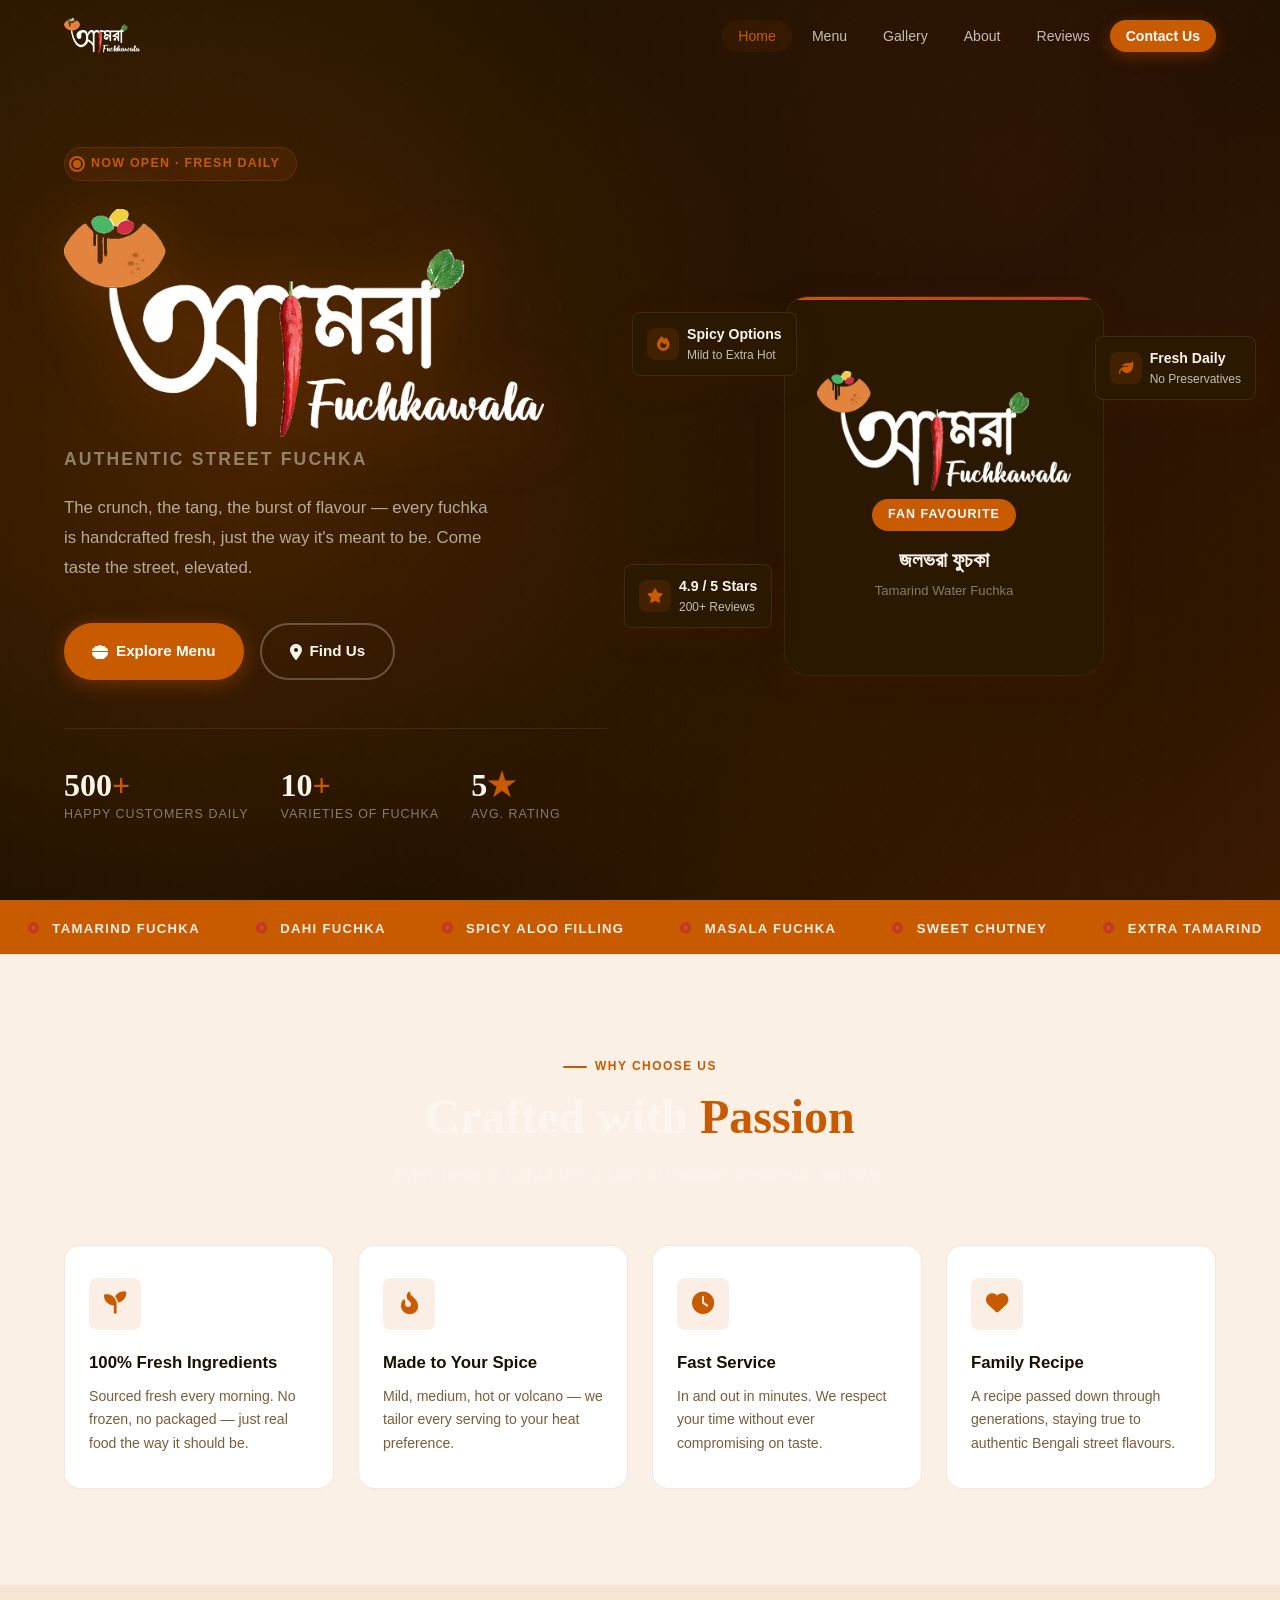
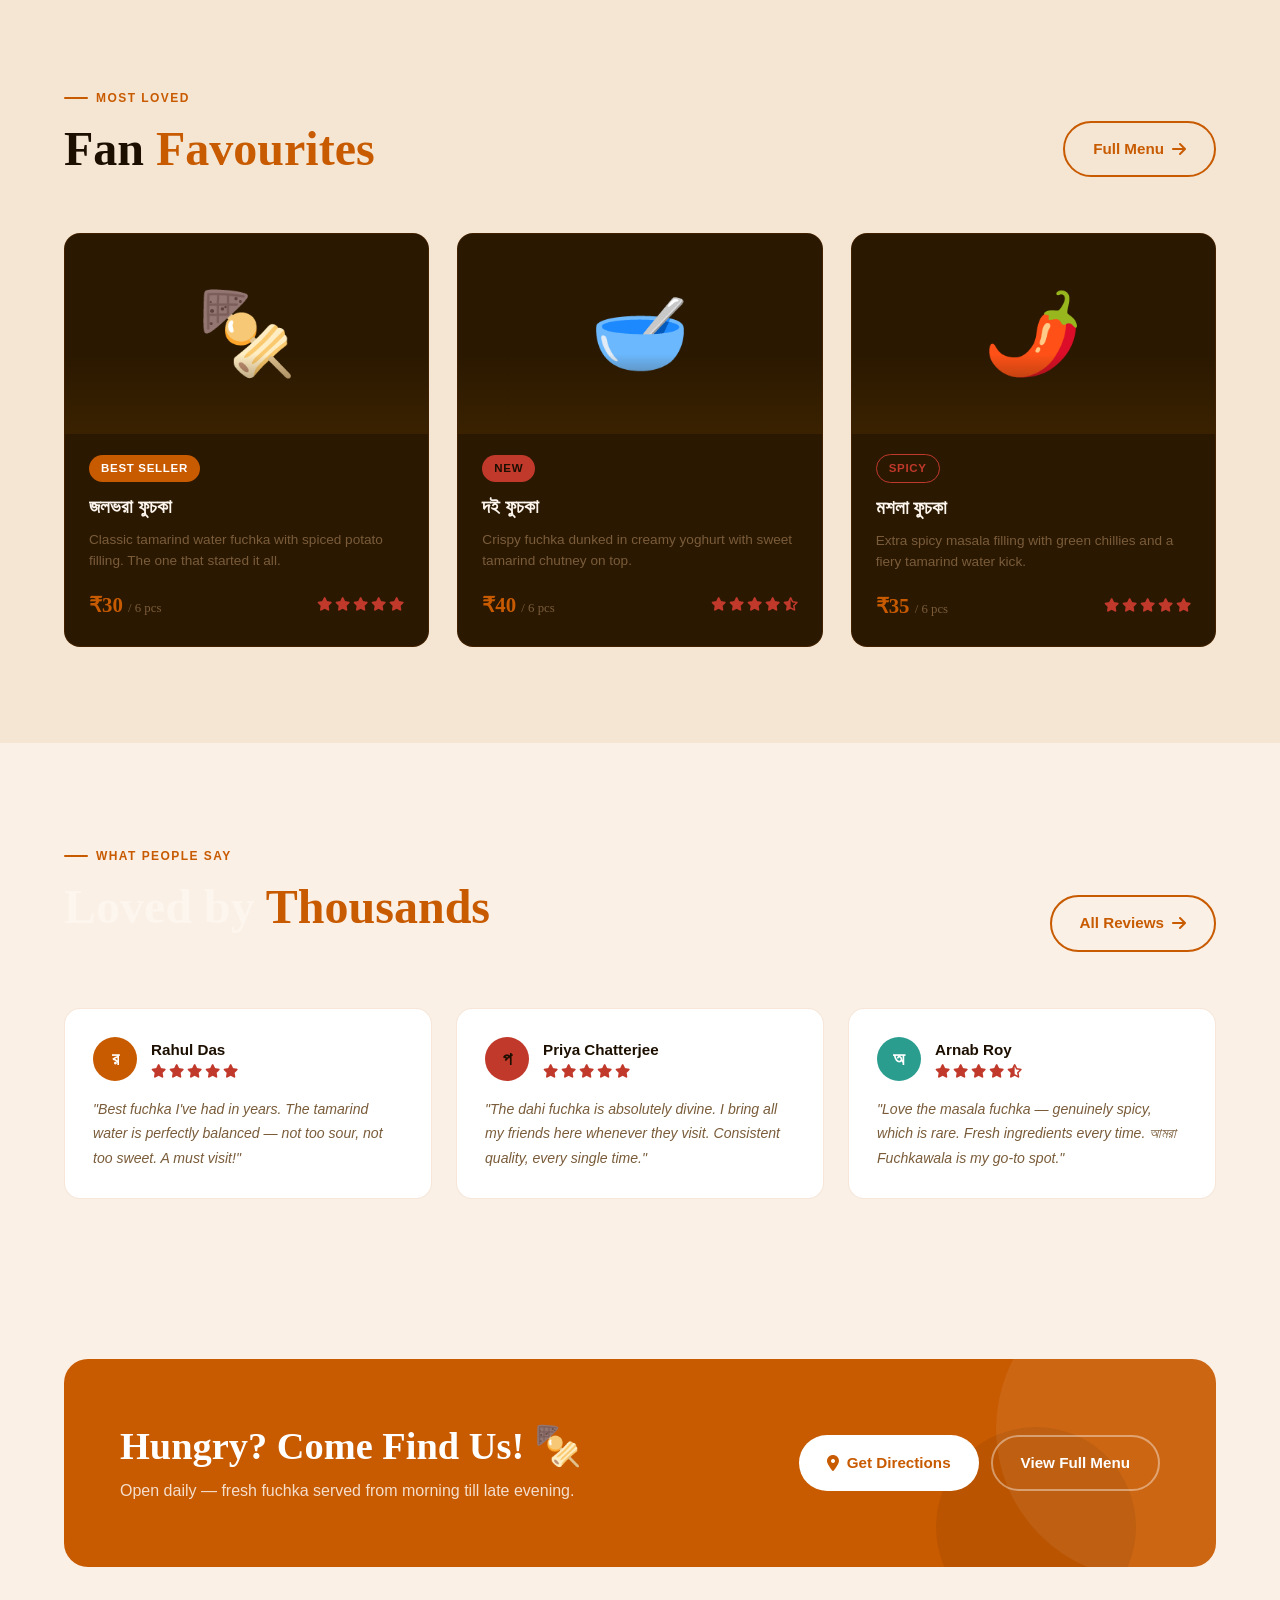
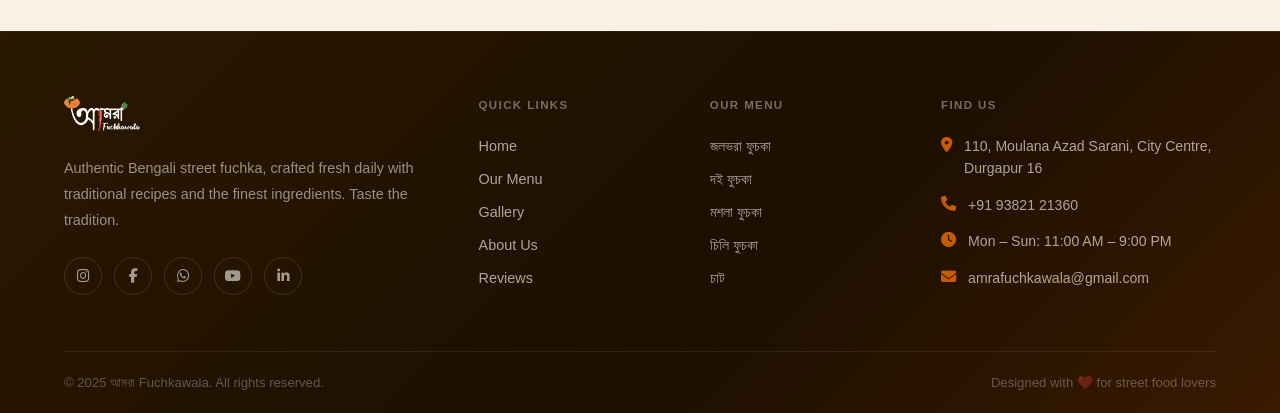
==== amra-fuchkawala/index.html @ 13f36945 "Add files via upload" ====
<!DOCTYPE html>
<html lang="en">
<head>
  <meta charset="UTF-8" />
  <meta name="viewport" content="width=device-width, initial-scale=1.0" />
  <meta name="description" content="আমরা Fuchkawala — Authentic street-style fuchka in the heart of the city. Fresh, bold, unforgettable." />
  <meta http-equiv="X-Content-Type-Options" content="nosniff" />
  <meta http-equiv="X-Frame-Options" content="SAMEORIGIN" />
  <meta name="referrer" content="strict-origin-when-cross-origin" />
  <meta http-equiv="Content-Security-Policy" content="default-src 'self'; style-src 'self' 'unsafe-inline' https://fonts.googleapis.com https://cdnjs.cloudflare.com; font-src https://fonts.gstatic.com https://cdnjs.cloudflare.com; script-src 'self' 'unsafe-inline'; img-src 'self' data: https:;" />
  <title>আমরা Fuchkawala — Home</title>
  <link rel="stylesheet" href="assets/css/style.css" />
  <link rel="stylesheet" href="https://cdnjs.cloudflare.com/ajax/libs/font-awesome/6.5.0/css/all.min.css" />
  <style>
    /* ── Hero ── */
    .hero {
      min-height: 100vh;
      background: linear-gradient(135deg, #2A1800 0%, #1C0F00 60%, #3A1A00 100%);
      position: relative;
      display: flex;
      align-items: center;
      overflow: hidden;
      padding-top: var(--nav-height);
    }
    .hero-bg-pattern {
      position: absolute;
      inset: 0;
      background-image:
        radial-gradient(circle at 20% 50%, rgba(200,90,0,0.22) 0%, transparent 50%),
        radial-gradient(circle at 80% 20%, rgba(192,57,43,0.10) 0%, transparent 40%),
        radial-gradient(circle at 60% 80%, rgba(200,90,0,0.08) 0%, transparent 40%);
      pointer-events: none;
    }
    .hero-dots {
      position: absolute;
      inset: 0;
      background-image: radial-gradient(rgba(255,255,255,0.04) 1px, transparent 1px);
      background-size: 32px 32px;
      pointer-events: none;
    }
    .hero-content {
      position: relative;
      z-index: 2;
      display: grid;
      grid-template-columns: 1fr 1fr;
      gap: 64px;
      align-items: center;
      width: 100%;
    }
    .hero-eyebrow {
      display: inline-flex;
      align-items: center;
      gap: 10px;
      background: rgba(200,90,0,0.10);
      border: 1px solid rgba(200,90,0,0.22);
      border-radius: 99px;
      padding: 6px 16px 6px 8px;
      margin-bottom: 28px;
    }
    .hero-eyebrow-dot {
      width: 8px; height: 8px;
      background: var(--primary);
      border-radius: 50%;
      position: relative;
    }
    .hero-eyebrow-dot::after {
      content: '';
      position: absolute;
      inset: -4px;
      border-radius: 50%;
      border: 2px solid var(--primary);
      animation: pulse-ring 1.5s ease-out infinite;
    }
    .hero-eyebrow span {
      font-size: 0.78rem;
      font-weight: 600;
      letter-spacing: 0.1em;
      text-transform: uppercase;
      color: var(--primary);
    }
    .hero-title {
      font-size: clamp(3rem, 6vw, 5.5rem);
      font-weight: 800;
      color: var(--dark);
      line-height: 1.05;
      margin-bottom: 8px;
    }
    .hero-title-bengali {
      font-family: var(--font-bengali);
      font-size: clamp(2.2rem, 4.5vw, 4rem);
      font-weight: 700;
      color: var(--primary);
      display: block;
      margin-bottom: 4px;
    }
    .hero-title-english {
      display: block;
      font-size: clamp(1.1rem, 2vw, 1.5rem);
      font-weight: 600;
      color: var(--text-muted);
      letter-spacing: 0.08em;
      text-transform: uppercase;
      margin-bottom: 24px;
    }
    .hero-desc {
      font-size: 1.05rem;
      color: rgba(249,244,239,0.65);
      line-height: 1.8;
      max-width: 440px;
      margin-bottom: 40px;
    }
    .hero-actions { display: flex; gap: 16px; flex-wrap: wrap; }
    .hero-stats {
      display: flex;
      gap: 32px;
      margin-top: 48px;
      padding-top: 40px;
      border-top: 1px solid rgba(255,255,255,0.08);
    }
    .hero-stat-num {
      font-family: var(--font-display);
      font-size: 2rem;
      font-weight: 800;
      color: var(--text-light);
      line-height: 1;
    }
    .hero-stat-num span { color: var(--primary); }
    .hero-stat-label {
      font-size: 0.78rem;
      color: rgba(249,244,239,0.45);
      text-transform: uppercase;
      letter-spacing: 0.08em;
      margin-top: 4px;
    }
    /* Hero right — visual card */
    .hero-visual {
      position: relative;
      display: flex;
      align-items: center;
      justify-content: center;
    }
    .hero-card-main {
      width: 320px; height: 380px;
      background: #2A1800;
      border-radius: var(--radius-lg);
      border: 1px solid rgba(255,255,255,0.06);
      display: flex;
      flex-direction: column;
      align-items: center;
      justify-content: center;
      position: relative;
      overflow: hidden;
      animation: float 5s ease-in-out infinite;
      box-shadow: var(--shadow-md);
    }
    .hero-card-main::before {
      content: '';
      position: absolute;
      top: 0; left: 0; right: 0;
      height: 3px;
      background: linear-gradient(90deg, var(--primary), var(--accent));
    }
    .hero-food-emoji {
      font-size: 6rem;
      margin-bottom: 16px;
      filter: drop-shadow(0 8px 24px rgba(200,90,0,0.2));
    }
    .hero-card-tag {
      background: var(--primary);
      color: #fff;
      font-size: 0.78rem;
      font-weight: 700;
      letter-spacing: 0.08em;
      text-transform: uppercase;
      padding: 6px 16px;
      border-radius: 99px;
      margin-bottom: 12px;
    }
    .hero-card-title {
      font-family: var(--font-bengali);
      font-size: 1.3rem;
      font-weight: 700;
      color: var(--text-light);
    }
    .hero-card-sub {
      font-size: 0.82rem;
      color: rgba(249,244,239,0.45);
      margin-top: 4px;
    }
    /* Floating badges */
    .hero-badge {
      position: absolute;
      background: #2A1800;
      border: 1px solid rgba(255,255,255,0.08);
      border-radius: var(--radius-sm);
      padding: 10px 14px;
      display: flex;
      align-items: center;
      gap: 8px;
      box-shadow: var(--shadow-md);
    }
    .hero-badge-icon {
      width: 32px; height: 32px;
      border-radius: 8px;
      background: rgba(200,90,0,0.15);
      display: flex; align-items: center; justify-content: center;
      color: var(--primary);
      font-size: 0.9rem;
      flex-shrink: 0;
    }
    .hero-badge-text { font-size: 0.75rem; color: rgba(249,244,239,0.75); font-weight: 500; }
    .hero-badge-text strong { display: block; font-size: 0.88rem; color: var(--text-light); }
    .hb-1 { top: 16px; left: -40px; animation: float 4s ease-in-out infinite 0.5s; }
    .hb-2 { bottom: 48px; left: -48px; animation: float 4.5s ease-in-out infinite 1s; }
    .hb-3 { top: 40px; right: -40px; animation: float 3.8s ease-in-out infinite 0.3s; }

    /* ── Marquee ── */
    .marquee-strip {
      background: var(--primary);
      padding: 14px 0;
      overflow: hidden;
      white-space: nowrap;
    }
    .marquee-track {
      display: inline-flex;
      gap: 0;
      animation: marquee 20s linear infinite;
    }
    @keyframes marquee {
      from { transform: translateX(0); }
      to   { transform: translateX(-50%); }
    }
    .marquee-item {
      display: inline-flex;
      align-items: center;
      gap: 12px;
      padding: 0 28px;
      font-size: 0.82rem;
      font-weight: 700;
      letter-spacing: 0.1em;
      text-transform: uppercase;
      color: rgba(255,255,255,0.9);
    }
    .marquee-item i { color: var(--accent); font-size: 0.7rem; }

    /* ── Why Us ── */
    .why-grid {
      display: grid;
      grid-template-columns: repeat(4, 1fr);
      gap: 24px;
    }
    .why-card {
      background: #fff;
      border-radius: var(--radius-md);
      padding: 32px 24px;
      border: 1px solid var(--border);
      transition: var(--transition);
      position: relative;
      overflow: hidden;
    }
    .why-card::after {
      content: '';
      position: absolute;
      bottom: 0; left: 0; right: 0;
      height: 3px;
      background: linear-gradient(90deg, var(--primary), var(--accent));
      transform: scaleX(0);
      transform-origin: left;
      transition: var(--transition);
    }
    .why-card:hover { transform: translateY(-6px); box-shadow: var(--shadow-md); }
    .why-card:hover::after { transform: scaleX(1); }
    .why-icon {
      width: 52px; height: 52px;
      background: rgba(200,90,0,0.1);
      border-radius: var(--radius-sm);
      display: flex; align-items: center; justify-content: center;
      font-size: 1.4rem;
      color: var(--primary);
      margin-bottom: 20px;
    }
    .why-title {
      font-size: 1.05rem;
      font-weight: 700;
      color: var(--dark);
      margin-bottom: 8px;
    }
    .why-desc { font-size: 0.88rem; color: var(--text-muted); line-height: 1.7; }

    /* ── Featured Items ── */
    .featured-section { background: var(--light-2); }
    .featured-grid {
      display: grid;
      grid-template-columns: repeat(3, 1fr);
      gap: 28px;
    }
    .featured-card {
      background: #2A1800;
      border-radius: var(--radius-md);
      overflow: hidden;
      border: 1.5px solid var(--border);
      transition: var(--transition);
    }
    .featured-card:hover {
      transform: translateY(-6px);
      border-color: rgba(200,90,0,0.25);
      box-shadow: var(--shadow-md);
    }
    .featured-card-img {
      height: 200px;
      background: var(--dark-2);
      display: flex; align-items: center; justify-content: center;
      font-size: 5rem;
      position: relative;
      overflow: hidden;
    }
    .featured-card-img::after {
      content: '';
      position: absolute;
      inset: 0;
      background: linear-gradient(to bottom, transparent 60%, var(--dark-3));
    }
    .featured-card-body { padding: 20px 24px 24px; }
    .featured-card-name {
      font-family: var(--font-display);
      font-size: 1.2rem;
      font-weight: 700;
      color: var(--text-light);
      margin-bottom: 6px;
    }
    .featured-card-desc { font-size: 0.85rem; color: var(--text-muted); margin-bottom: 16px; line-height: 1.6; }
    .featured-card-footer {
      display: flex; align-items: center; justify-content: space-between;
    }
    .featured-card-price {
      font-family: var(--font-display);
      font-size: 1.3rem;
      font-weight: 800;
      color: var(--primary);
    }
    .featured-card-price span { font-size: 0.8rem; color: var(--text-muted); font-weight: 400; }

    /* ── Testimonials preview ── */
    .testimonial-strip {
      display: grid;
      grid-template-columns: repeat(3, 1fr);
      gap: 24px;
    }
    .testi-card {
      background: #fff;
      border-radius: var(--radius-md);
      padding: 28px;
      border: 1px solid var(--border);
      transition: var(--transition);
    }
    .testi-card:hover { transform: translateY(-4px); box-shadow: var(--shadow-md); }
    .testi-top { display: flex; align-items: center; gap: 14px; margin-bottom: 16px; }
    .testi-avatar {
      width: 44px; height: 44px;
      border-radius: 50%;
      background: var(--primary);
      display: flex; align-items: center; justify-content: center;
      font-size: 1.1rem;
      color: #fff;
      font-family: var(--font-bengali);
      font-weight: 700;
      flex-shrink: 0;
    }
    .testi-name { font-weight: 700; font-size: 0.95rem; color: var(--dark); }
    .testi-date { font-size: 0.76rem; color: var(--text-muted); }
    .testi-text { font-size: 0.88rem; color: var(--text-muted); line-height: 1.75; font-style: italic; }

    /* ── CTA Banner ── */
    .cta-banner {
      background: var(--primary);
      border-radius: var(--radius-lg);
      padding: 64px 56px;
      display: flex;
      align-items: center;
      justify-content: space-between;
      gap: 32px;
      position: relative;
      overflow: hidden;
    }
    .cta-banner::before {
      content: '';
      position: absolute;
      right: -80px; top: -80px;
      width: 300px; height: 300px;
      border-radius: 50%;
      background: rgba(255,255,255,0.07);
    }
    .cta-banner::after {
      content: '';
      position: absolute;
      right: 80px; bottom: -60px;
      width: 200px; height: 200px;
      border-radius: 50%;
      background: rgba(0,0,0,0.07);
    }
    .cta-text { position: relative; z-index: 1; }
    .cta-text h2 {
      font-size: clamp(1.8rem, 3vw, 2.5rem);
      font-weight: 800;
      color: #fff;
      margin-bottom: 8px;
    }
    .cta-text p { color: rgba(255,255,255,0.8); font-size: 1rem; }
    .cta-actions { display: flex; gap: 12px; flex-shrink: 0; position: relative; z-index: 1; }
    .btn-white {
      background: #fff;
      color: var(--primary);
      font-weight: 700;
    }
    .btn-white:hover {
      background: var(--light);
      transform: translateY(-2px);
      box-shadow: 0 8px 28px rgba(0,0,0,0.15);
    }

    /* Responsive */
    @media (max-width: 1024px) {
      .hero-content { grid-template-columns: 1fr; text-align: center; }
      .hero-visual { display: none; }
      .hero-desc { max-width: 100%; }
      .hero-actions { justify-content: center; }
      .hero-stats { justify-content: center; }
      .why-grid { grid-template-columns: repeat(2, 1fr); }
      .featured-grid { grid-template-columns: repeat(2, 1fr); }
      .testimonial-strip { grid-template-columns: 1fr 1fr; }
    }
    @media (max-width: 768px) {
      .why-grid { grid-template-columns: 1fr; }
      .featured-grid { grid-template-columns: 1fr; }
      .testimonial-strip { grid-template-columns: 1fr; }
      .cta-banner { flex-direction: column; text-align: center; padding: 40px 28px; }
      .cta-actions { justify-content: center; flex-wrap: wrap; }
      .hero-stats { flex-wrap: wrap; gap: 24px; }
    }
  </style>
</head>
<body>

  <!-- ═══════════ NAVBAR ═══════════ -->
  <nav class="navbar" id="navbar">
    <div class="container">
      <a href="index.html" class="nav-logo" style="padding:4px 0;">
        <img src="assets/images/logo-nav-white.png" alt="আমরা Fuchkawala" style="height:36px;width:auto;object-fit:contain;display:block;" />
      </a>
      <ul class="nav-links">
        <li><a href="index.html" class="nav-link" data-page="index.html">Home</a></li>
        <li><a href="pages/menu.html" class="nav-link" data-page="menu.html">Menu</a></li>
        <li><a href="pages/gallery.html" class="nav-link" data-page="gallery.html">Gallery</a></li>
        <li><a href="pages/about.html" class="nav-link" data-page="about.html">About</a></li>
        <li><a href="pages/reviews.html" class="nav-link" data-page="reviews.html">Reviews</a></li>
        <li><a href="pages/contact.html" class="nav-link nav-cta" data-page="contact.html">Contact Us</a></li>
      </ul>
      <div class="nav-hamburger" id="hamburger">
        <span></span><span></span><span></span>
      </div>
    </div>
    <div class="nav-mobile" id="mobileMenu" style="background:#1C0F00;border-top:1px solid rgba(255,255,255,0.1);">
      <a href="index.html" class="nav-link" data-page="index.html" style="color:#FDF6EE;padding:14px 16px;display:block;font-size:1rem;font-weight:500;">Home</a>
      <a href="pages/menu.html" class="nav-link" data-page="menu.html" style="color:#FDF6EE;padding:14px 16px;display:block;font-size:1rem;font-weight:500;">Menu</a>
      <a href="pages/gallery.html" class="nav-link" data-page="gallery.html" style="color:#FDF6EE;padding:14px 16px;display:block;font-size:1rem;font-weight:500;">Gallery</a>
      <a href="pages/about.html" class="nav-link" data-page="about.html" style="color:#FDF6EE;padding:14px 16px;display:block;font-size:1rem;font-weight:500;">About</a>
      <a href="pages/reviews.html" class="nav-link" data-page="reviews.html" style="color:#FDF6EE;padding:14px 16px;display:block;font-size:1rem;font-weight:500;">Reviews</a>
      <a href="pages/contact.html" class="nav-link nav-cta" data-page="contact.html" style="color:#fff;padding:14px 16px;display:block;font-size:1rem;font-weight:700;background:#C85A00;border-radius:99px;text-align:center;margin-top:8px;">Contact Us</a>
    </div>
  </nav>

  <!-- ═══════════ HERO ═══════════ -->
  <section class="hero">
    <div class="hero-bg-pattern"></div>
    <div class="hero-dots"></div>
    <div class="container">
      <div class="hero-content">
        <!-- Left -->
        <div>
          <div class="hero-eyebrow anim-fade-up">
            <div class="hero-eyebrow-dot"></div>
            <span>Now Open · Fresh Daily</span>
          </div>
          <img src="assets/images/logo-white.png" alt="আমরা Fuchkawala" class="anim-fade-up delay-1" style="width:480px;max-width:100%;object-fit:contain;margin-bottom:8px;filter:drop-shadow(0 8px 32px rgba(200,90,0,0.3));" />
          <span class="hero-title-english anim-fade-up delay-2" style="display:block;font-size:clamp(0.85rem,1.5vw,1.1rem);font-weight:600;letter-spacing:0.12em;text-transform:uppercase;color:rgba(249,244,239,0.45);margin-bottom:20px;">Authentic Street Fuchka</span>
          <p class="hero-desc anim-fade-up delay-2">
            The crunch, the tang, the burst of flavour — every fuchka is handcrafted
            fresh, just the way it's meant to be. Come taste the street, elevated.
          </p>
          <div class="hero-actions anim-fade-up delay-3">
            <a href="pages/menu.html" class="btn btn-primary">
              <i class="fa-solid fa-bowl-food"></i> Explore Menu
            </a>
            <a href="pages/contact.html" class="btn btn-ghost">
              <i class="fa-solid fa-location-dot"></i> Find Us
            </a>
          </div>
          <div class="hero-stats anim-fade-up delay-4">
            <div>
              <div class="hero-stat-num">500<span>+</span></div>
              <div class="hero-stat-label">Happy Customers Daily</div>
            </div>
            <div>
              <div class="hero-stat-num">10<span>+</span></div>
              <div class="hero-stat-label">Varieties of Fuchka</div>
            </div>
            <div>
              <div class="hero-stat-num">5<span>★</span></div>
              <div class="hero-stat-label">Avg. Rating</div>
            </div>
          </div>
        </div>
        <!-- Right Visual -->
        <div class="hero-visual">
          <div class="hero-card-main">
            <img src="assets/images/logo-white.png" alt="আমরা Fuchkawala" style="width:280px;max-width:80%;object-fit:contain;margin-bottom:8px;" />
            <div class="hero-card-tag">Fan Favourite</div>
            <div class="hero-card-title">জলভরা ফুচকা</div>
            <div class="hero-card-sub">Tamarind Water Fuchka</div>
          </div>
          <div class="hero-badge hb-1">
            <div class="hero-badge-icon"><i class="fa-solid fa-fire"></i></div>
            <div class="hero-badge-text"><strong>Spicy Options</strong>Mild to Extra Hot</div>
          </div>
          <div class="hero-badge hb-2">
            <div class="hero-badge-icon"><i class="fa-solid fa-star"></i></div>
            <div class="hero-badge-text"><strong>4.9 / 5 Stars</strong>200+ Reviews</div>
          </div>
          <div class="hero-badge hb-3">
            <div class="hero-badge-icon"><i class="fa-solid fa-leaf"></i></div>
            <div class="hero-badge-text"><strong>Fresh Daily</strong>No Preservatives</div>
          </div>
        </div>
      </div>
    </div>
  </section>

  <!-- ═══════════ MARQUEE ═══════════ -->
  <div class="marquee-strip">
    <div class="marquee-track">
      <!-- Duplicated for seamless loop -->
      <span class="marquee-item"><i class="fa-solid fa-circle-dot"></i> Tamarind Fuchka</span>
      <span class="marquee-item"><i class="fa-solid fa-circle-dot"></i> Dahi Fuchka</span>
      <span class="marquee-item"><i class="fa-solid fa-circle-dot"></i> Spicy Aloo Filling</span>
      <span class="marquee-item"><i class="fa-solid fa-circle-dot"></i> Masala Fuchka</span>
      <span class="marquee-item"><i class="fa-solid fa-circle-dot"></i> Sweet Chutney</span>
      <span class="marquee-item"><i class="fa-solid fa-circle-dot"></i> Extra Tamarind</span>
      <span class="marquee-item"><i class="fa-solid fa-circle-dot"></i> Cheese Fuchka</span>
      <span class="marquee-item"><i class="fa-solid fa-circle-dot"></i> Open Daily</span>
      <span class="marquee-item"><i class="fa-solid fa-circle-dot"></i> Tamarind Fuchka</span>
      <span class="marquee-item"><i class="fa-solid fa-circle-dot"></i> Dahi Fuchka</span>
      <span class="marquee-item"><i class="fa-solid fa-circle-dot"></i> Spicy Aloo Filling</span>
      <span class="marquee-item"><i class="fa-solid fa-circle-dot"></i> Masala Fuchka</span>
      <span class="marquee-item"><i class="fa-solid fa-circle-dot"></i> Sweet Chutney</span>
      <span class="marquee-item"><i class="fa-solid fa-circle-dot"></i> Extra Tamarind</span>
      <span class="marquee-item"><i class="fa-solid fa-circle-dot"></i> Cheese Fuchka</span>
      <span class="marquee-item"><i class="fa-solid fa-circle-dot"></i> Open Daily</span>
    </div>
  </div>

  <!-- ═══════════ WHY US ═══════════ -->
  <section class="section">
    <div class="container">
      <div class="section-header text-center reveal">
        <div class="section-label">Why Choose Us</div>
        <h2 class="section-title">Crafted with <span>Passion</span></h2>
        <p class="section-subtitle" style="margin:0 auto;">Every piece of fuchka tells a story of tradition, freshness, and love.</p>
      </div>
      <div class="why-grid">
        <div class="why-card reveal reveal-delay-1">
          <div class="why-icon"><i class="fa-solid fa-seedling"></i></div>
          <div class="why-title">100% Fresh Ingredients</div>
          <div class="why-desc">Sourced fresh every morning. No frozen, no packaged — just real food the way it should be.</div>
        </div>
        <div class="why-card reveal reveal-delay-2">
          <div class="why-icon"><i class="fa-solid fa-fire-flame-curved"></i></div>
          <div class="why-title">Made to Your Spice</div>
          <div class="why-desc">Mild, medium, hot or volcano — we tailor every serving to your heat preference.</div>
        </div>
        <div class="why-card reveal reveal-delay-3">
          <div class="why-icon"><i class="fa-solid fa-clock"></i></div>
          <div class="why-title">Fast Service</div>
          <div class="why-desc">In and out in minutes. We respect your time without ever compromising on taste.</div>
        </div>
        <div class="why-card reveal reveal-delay-4">
          <div class="why-icon"><i class="fa-solid fa-heart"></i></div>
          <div class="why-title">Family Recipe</div>
          <div class="why-desc">A recipe passed down through generations, staying true to authentic Bengali street flavours.</div>
        </div>
      </div>
    </div>
  </section>

  <!-- ═══════════ FEATURED ITEMS ═══════════ -->
  <section class="section featured-section">
    <div class="container">
      <div class="section-header reveal" style="display:flex;align-items:flex-end;justify-content:space-between;flex-wrap:wrap;gap:16px;">
        <div>
          <div class="section-label" style="color:var(--primary);">Most Loved</div>
          <h2 class="section-title" style="color:var(--dark);margin-bottom:0;">Fan <span>Favourites</span></h2>
        </div>
        <a href="pages/menu.html" class="btn btn-outline" style="color:var(--primary);border-color:var(--primary);">
          Full Menu <i class="fa-solid fa-arrow-right"></i>
        </a>
      </div>
      <div class="featured-grid">
        <div class="featured-card reveal reveal-delay-1">
          <div class="featured-card-img">🍢</div>
          <div class="featured-card-body">
            <span class="badge badge-primary" style="margin-bottom:10px;">Best Seller</span>
            <div class="featured-card-name">জলভরা ফুচকা</div>
            <div class="featured-card-desc">Classic tamarind water fuchka with spiced potato filling. The one that started it all.</div>
            <div class="featured-card-footer">
              <div class="featured-card-price">₹30 <span>/ 6 pcs</span></div>
              <div class="stars">
                <i class="fa-solid fa-star"></i><i class="fa-solid fa-star"></i>
                <i class="fa-solid fa-star"></i><i class="fa-solid fa-star"></i>
                <i class="fa-solid fa-star"></i>
              </div>
            </div>
          </div>
        </div>
        <div class="featured-card reveal reveal-delay-2">
          <div class="featured-card-img">🥣</div>
          <div class="featured-card-body">
            <span class="badge badge-accent" style="margin-bottom:10px;">New</span>
            <div class="featured-card-name">দই ফুচকা</div>
            <div class="featured-card-desc">Crispy fuchka dunked in creamy yoghurt with sweet tamarind chutney on top.</div>
            <div class="featured-card-footer">
              <div class="featured-card-price">₹40 <span>/ 6 pcs</span></div>
              <div class="stars">
                <i class="fa-solid fa-star"></i><i class="fa-solid fa-star"></i>
                <i class="fa-solid fa-star"></i><i class="fa-solid fa-star"></i>
                <i class="fa-solid fa-star-half-stroke"></i>
              </div>
            </div>
          </div>
        </div>
        <div class="featured-card reveal reveal-delay-3">
          <div class="featured-card-img">🌶️</div>
          <div class="featured-card-body">
            <span class="badge badge-outline" style="color:var(--accent);border-color:var(--accent);margin-bottom:10px;">Spicy</span>
            <div class="featured-card-name">মশলা ফুচকা</div>
            <div class="featured-card-desc">Extra spicy masala filling with green chillies and a fiery tamarind water kick.</div>
            <div class="featured-card-footer">
              <div class="featured-card-price">₹35 <span>/ 6 pcs</span></div>
              <div class="stars">
                <i class="fa-solid fa-star"></i><i class="fa-solid fa-star"></i>
                <i class="fa-solid fa-star"></i><i class="fa-solid fa-star"></i>
                <i class="fa-solid fa-star"></i>
              </div>
            </div>
          </div>
        </div>
      </div>
    </div>
  </section>

  <!-- ═══════════ REVIEWS PREVIEW ═══════════ -->
  <section class="section">
    <div class="container">
      <div class="section-header reveal" style="display:flex;align-items:flex-end;justify-content:space-between;flex-wrap:wrap;gap:16px;">
        <div>
          <div class="section-label">What People Say</div>
          <h2 class="section-title">Loved by <span>Thousands</span></h2>
        </div>
        <a href="pages/reviews.html" class="btn btn-outline">
          All Reviews <i class="fa-solid fa-arrow-right"></i>
        </a>
      </div>
      <div class="testimonial-strip">
        <div class="testi-card reveal reveal-delay-1">
          <div class="testi-top">
            <div class="testi-avatar">র</div>
            <div>
              <div class="testi-name">Rahul Das</div>
              <div class="stars" style="margin-top:3px;"><i class="fa-solid fa-star"></i><i class="fa-solid fa-star"></i><i class="fa-solid fa-star"></i><i class="fa-solid fa-star"></i><i class="fa-solid fa-star"></i></div>
            </div>
          </div>
          <p class="testi-text">"Best fuchka I've had in years. The tamarind water is perfectly balanced — not too sour, not too sweet. A must visit!"</p>
        </div>
        <div class="testi-card reveal reveal-delay-2">
          <div class="testi-top">
            <div class="testi-avatar" style="background:var(--accent);color:var(--dark);">প</div>
            <div>
              <div class="testi-name">Priya Chatterjee</div>
              <div class="stars" style="margin-top:3px;"><i class="fa-solid fa-star"></i><i class="fa-solid fa-star"></i><i class="fa-solid fa-star"></i><i class="fa-solid fa-star"></i><i class="fa-solid fa-star"></i></div>
            </div>
          </div>
          <p class="testi-text">"The dahi fuchka is absolutely divine. I bring all my friends here whenever they visit. Consistent quality, every single time."</p>
        </div>
        <div class="testi-card reveal reveal-delay-3">
          <div class="testi-top">
            <div class="testi-avatar" style="background:#2A9D8F;">অ</div>
            <div>
              <div class="testi-name">Arnab Roy</div>
              <div class="stars" style="margin-top:3px;"><i class="fa-solid fa-star"></i><i class="fa-solid fa-star"></i><i class="fa-solid fa-star"></i><i class="fa-solid fa-star"></i><i class="fa-solid fa-star-half-stroke"></i></div>
            </div>
          </div>
          <p class="testi-text">"Love the masala fuchka — genuinely spicy, which is rare. Fresh ingredients every time. আমরা Fuchkawala is my go-to spot."</p>
        </div>
      </div>
    </div>
  </section>

  <!-- ═══════════ CTA BANNER ═══════════ -->
  <section class="section-sm">
    <div class="container">
      <div class="cta-banner reveal">
        <div class="cta-text">
          <h2>Hungry? Come Find Us! 🍢</h2>
          <p>Open daily — fresh fuchka served from morning till late evening.</p>
        </div>
        <div class="cta-actions">
          <a href="pages/contact.html" class="btn btn-white">
            <i class="fa-solid fa-location-dot"></i> Get Directions
          </a>
          <a href="pages/menu.html" class="btn btn-ghost" style="border-color:rgba(255,255,255,0.4);color:#fff;">
            View Full Menu
          </a>
        </div>
      </div>
    </div>
  </section>

  <!-- ═══════════ FOOTER ═══════════ -->
  <footer>
    <div class="container">
      <div class="footer-grid">
        <!-- Brand -->
        <div>
          <a href="index.html" style="display:inline-block;margin-bottom:0;">
          <img src="assets/images/logo-nav-white.png" alt="আমরা Fuchkawala" style="height:36px;width:auto;object-fit:contain;" />
        </a>
          <p class="footer-brand-desc">
            Authentic Bengali street fuchka, crafted fresh daily with traditional recipes and the finest ingredients. Taste the tradition.
          </p>
          <div class="footer-socials">
            <a href="https://instagram.com/amrafuchkawala" target="_blank" rel="noopener" class="footer-social-btn"><i class="fa-brands fa-instagram"></i></a>
            <a href="https://facebook.com/amrafuchkawala" target="_blank" rel="noopener" class="footer-social-btn"><i class="fa-brands fa-facebook-f"></i></a>
            <a href="https://wa.me/919382121360" target="_blank" rel="noopener" class="footer-social-btn"><i class="fa-brands fa-whatsapp"></i></a>
            <a href="https://youtube.com/@amrafuchkawala" target="_blank" rel="noopener" class="footer-social-btn"><i class="fa-brands fa-youtube"></i></a>
            <a href="https://linkedin.com/company/amrafuchkawala" target="_blank" rel="noopener" class="footer-social-btn"><i class="fa-brands fa-linkedin-in"></i></a>
          </div>
        </div>
        <!-- Quick Links -->
        <div>
          <div class="footer-col-title">Quick Links</div>
          <div class="footer-links">
            <a href="index.html">Home</a>
            <a href="pages/menu.html">Our Menu</a>
            <a href="pages/gallery.html">Gallery</a>
            <a href="pages/about.html">About Us</a>
            <a href="pages/reviews.html">Reviews</a>
          </div>
        </div>
        <!-- Menu -->
        <div>
          <div class="footer-col-title">Our Menu</div>
          <div class="footer-links">
            <a href="pages/menu.html">জলভরা ফুচকা</a>
            <a href="pages/menu.html">দই ফুচকা</a>
            <a href="pages/menu.html">মশলা ফুচকা</a>
            <a href="pages/menu.html">চিলি ফুচকা</a>
            <a href="pages/menu.html">চাট</a>
          </div>
        </div>
        <!-- Contact -->
        <div>
          <div class="footer-col-title">Find Us</div>
          <div class="footer-contact-item">
            <i class="fa-solid fa-location-dot"></i>
            <span>110, Moulana Azad Sarani, City Centre, Durgapur 16</span>
          </div>
          <div class="footer-contact-item">
            <i class="fa-solid fa-phone"></i>
            <span>+91 93821 21360</span>
          </div>
          <div class="footer-contact-item">
            <i class="fa-solid fa-clock"></i>
            <span>Mon – Sun: 11:00 AM – 9:00 PM</span>
          </div>
          <div class="footer-contact-item">
            <i class="fa-solid fa-envelope"></i>
            <span>amrafuchkawala@gmail.com</span>
          </div>
        </div>
      </div>
      <div class="footer-bottom">
        <span>© 2025 আমরা Fuchkawala. All rights reserved.</span>
        <span>Designed with ❤️ for street food lovers</span>
      </div>
    </div>
  </footer>

  <!-- Scroll to Top -->
  <button class="scroll-top" id="scrollTop" aria-label="Scroll to top">
    <i class="fa-solid fa-arrow-up"></i>
  </button>

  <script src="assets/js/main.js"></script>
</body>
</html>
---- amra-fuchkawala/assets/css/style.css ----
/* ============================================
   AMRA FUCHKAWALA — Design System
   ============================================ */

@import url('https://fonts.googleapis.com/css2?family=Baloo+Da+2:wght@400;600;700;800&family=Hind+Siliguri:wght@300;400;500;600;700&family=Poppins:wght@300;400;500;600;700;800&display=swap');

/* ── CSS Variables ── */
:root {
  --primary:     #C85A00;
  --primary-dark:#A34800;
  --primary-light:#E07020;
  --accent:      #C0392B;
  --accent-green:#4A7C3F;
  --dark:        #1C0F00;
  --dark-2:      #2A1800;
  --dark-3:      #3A2200;
  --light:       #FDF6EE;
  --light-2:     #F5E6D3;
  --light-3:     #EDD5B8;
  --cream:       #FAF0E6;
  --text-main:   #1C0F00;
  --text-muted:  #7A5C3A;
  --text-light:  #FDF6EE;
  --border:      rgba(200,90,0,0.15);
  --border-light:rgba(200,90,0,0.1);
  --shadow-sm:   0 2px 12px rgba(100,40,0,0.08);
  --shadow-md:   0 8px 32px rgba(100,40,0,0.14);
  --shadow-lg:   0 20px 60px rgba(100,40,0,0.2);
  --radius-sm:   8px;
  --radius-md:   16px;
  --radius-lg:   24px;
  --radius-xl:   40px;
  --font-display:'Baloo Da 2', cursive;
  --font-body:   'Poppins', sans-serif;
  --font-bengali:'Hind Siliguri', sans-serif;
  --nav-height:  72px;
  --transition:  all 0.3s cubic-bezier(0.4, 0, 0.2, 1);
}

/* ── Reset & Base ── */
*, *::before, *::after { box-sizing: border-box; margin: 0; padding: 0; }
html { scroll-behavior: smooth; font-size: 16px; }
body {
  font-family: var(--font-body);
  background: var(--cream);
  color: var(--text-main);
  line-height: 1.6;
  overflow-x: hidden;
}
img { max-width: 100%; height: auto; display: block; }
a { text-decoration: none; color: inherit; }
ul { list-style: none; }
button { cursor: pointer; border: none; background: none; font-family: inherit; }

/* ── Typography ── */
.font-bengali { font-family: var(--font-bengali); }
h1,h2,h3,h4,h5 { font-family: var(--font-display); line-height: 1.2; }

/* ── Utility Classes ── */
.container { width: 100%; max-width: 1200px; margin: 0 auto; padding: 0 24px; }
.section { padding: 96px 0; }
.section-sm { padding: 64px 0; }
.text-center { text-align: center; }
.text-primary { color: var(--primary); }
.text-accent { color: var(--accent); }
.text-muted { color: var(--text-muted); }
.bg-dark { background: var(--dark); color: var(--text-light); }
.bg-dark-2 { background: var(--dark-2); color: var(--text-light); }

/* ── Section Header ── */
.section-label {
  display: inline-flex;
  align-items: center;
  gap: 8px;
  font-size: 0.75rem;
  font-weight: 600;
  letter-spacing: 0.12em;
  text-transform: uppercase;
  color: var(--primary);
  margin-bottom: 12px;
}
.section-label::before {
  content: '';
  width: 24px; height: 2px;
  background: var(--primary);
  border-radius: 2px;
}
.section-title {
  font-size: clamp(2rem, 4vw, 3rem);
  font-weight: 800;
  color: var(--text-light);
  margin-bottom: 16px;
}
.section-title span { color: var(--primary); }
.section-subtitle {
  font-size: 1.05rem;
  color: rgba(249,244,239,0.75);
  max-width: 520px;
}
.section-header { margin-bottom: 56px; }

/* ── Buttons ── */
.btn {
  display: inline-flex;
  align-items: center;
  gap: 8px;
  padding: 14px 28px;
  border-radius: var(--radius-xl);
  font-size: 0.95rem;
  font-weight: 600;
  transition: var(--transition);
  white-space: nowrap;
}
.btn-primary {
  background: var(--primary);
  color: #fff;
  box-shadow: 0 4px 20px rgba(232,93,4,0.35);
}
.btn-primary:hover {
  background: var(--primary-dark);
  transform: translateY(-2px);
  box-shadow: 0 8px 28px rgba(232,93,4,0.45);
}
.btn-outline {
  border: 2px solid var(--primary);
  color: var(--primary);
  background: transparent;
}
.btn-outline:hover {
  background: var(--primary);
  color: #fff;
  transform: translateY(-2px);
}
.btn-ghost {
  color: var(--text-light);
  border: 2px solid rgba(255,255,255,0.25);
}
.btn-ghost:hover {
  background: rgba(255,255,255,0.1);
  border-color: rgba(255,255,255,0.5);
}
.btn i { font-size: 1rem; }

/* ── Badge ── */
.badge {
  display: inline-block;
  padding: 4px 12px;
  border-radius: 99px;
  font-size: 0.72rem;
  font-weight: 700;
  letter-spacing: 0.06em;
  text-transform: uppercase;
}
.badge-primary { background: var(--primary); color: #fff; }
.badge-accent { background: var(--accent); color: var(--dark); }
.badge-outline { border: 1.5px solid var(--primary); color: var(--primary); }

/* ── Navbar ── */
.navbar {
  position: fixed;
  top: 0; left: 0; right: 0;
  height: var(--nav-height);
  z-index: 1000;
  transition: var(--transition);
  background: transparent;
}
.navbar.scrolled {
  background: rgba(28,15,0,0.96);
  backdrop-filter: blur(16px);
  -webkit-backdrop-filter: blur(16px);
  box-shadow: 0 1px 0 rgba(255,255,255,0.06);
}
.navbar .container {
  height: 100%;
  display: flex;
  align-items: center;
  justify-content: space-between;
}
.nav-logo {
  display: flex;
  align-items: center;
  gap: 12px;
}
.nav-logo-img {
  width: 42px; height: 42px;
  border-radius: 50%;
  background: var(--primary);
  display: flex; align-items: center; justify-content: center;
  font-size: 1.4rem;
  overflow: hidden;
}
.nav-logo-img img { width: 100%; height: 100%; object-fit: cover; }
.nav-logo-text { display: flex; flex-direction: column; line-height: 1.1; }
.nav-logo-bengali {
  font-family: var(--font-bengali);
  font-size: 1.1rem;
  font-weight: 700;
  color: var(--primary);
}
.nav-logo-english {
  font-family: var(--font-body);
  font-size: 0.7rem;
  font-weight: 600;
  letter-spacing: 0.08em;
  text-transform: uppercase;
  color: rgba(249,244,239,0.6);
}
.nav-links {
  display: flex;
  align-items: center;
  gap: 4px;
}
.nav-link {
  padding: 8px 16px;
  border-radius: 99px;
  font-size: 0.88rem;
  font-weight: 500;
  color: rgba(249,244,239,0.75);
  transition: var(--transition);
  position: relative;
}
.nav-link:hover, .nav-link.active {
  color: var(--primary);
  background: rgba(200,90,0,0.08);
}
.nav-link.active { color: var(--primary); }
.nav-cta {
  background: var(--primary);
  color: #fff !important;
  font-weight: 600;
  box-shadow: 0 4px 16px rgba(232,93,4,0.3);
}
.nav-cta:hover {
  background: var(--primary-dark) !important;
  box-shadow: 0 6px 20px rgba(232,93,4,0.4);
}
.nav-hamburger {
  display: none;
  flex-direction: column;
  gap: 5px;
  width: 28px;
  cursor: pointer;
}
.nav-hamburger span {
  display: block;
  height: 2px;
  background: var(--text-light);
  border-radius: 2px;
  transition: var(--transition);
}
.nav-mobile {
  display: none;
  position: fixed;
  top: var(--nav-height);
  left: 0; right: 0;
  background: rgba(28,15,0,0.98);
  backdrop-filter: blur(20px);
  -webkit-backdrop-filter: blur(20px);
  padding: 16px 24px 24px;
  border-top: 1px solid rgba(255,255,255,0.08);
  flex-direction: column;
  gap: 4px;
  z-index: 999;
  box-shadow: 0 8px 32px rgba(0,0,0,0.4);
}
.nav-mobile.open { display: flex; }
.nav-mobile .nav-link {
  color: rgba(249,244,239,0.9) !important;
  padding: 14px 16px;
  font-size: 1rem;
  font-weight: 500;
  border-radius: var(--radius-sm);
  border: none !important;
  background: transparent !important;
  display: block;
  width: 100%;
}
.nav-mobile .nav-link:hover {
  color: #fff !important;
  background: rgba(200,90,0,0.15) !important;
}
.nav-mobile .nav-link.nav-cta {
  display: block !important;
  background: var(--primary) !important;
  color: #fff !important;
  text-align: center;
  margin-top: 8px;
  border-radius: 99px;
  font-weight: 700;
}

/* ── Footer ── */
footer {
  background: linear-gradient(135deg, #2A1800 0%, #1C0F00 60%, #3A1A00 100%);
  color: var(--text-light);
  padding: 64px 0 0;
  border-top: 1px solid rgba(255,255,255,0.06);
}
.footer-grid {
  display: grid;
  grid-template-columns: 2fr 1fr 1fr 1.5fr;
  gap: 48px;
  padding-bottom: 48px;
  border-bottom: 1px solid rgba(255,255,255,0.08);
}
.footer-brand-desc {
  font-size: 0.9rem;
  color: rgba(249,244,239,0.55);
  line-height: 1.8;
  margin: 16px 0 24px;
}
.footer-socials { display: flex; gap: 12px; }
.footer-social-btn {
  width: 38px; height: 38px;
  border-radius: 50%;
  border: 1.5px solid rgba(255,255,255,0.12);
  display: flex; align-items: center; justify-content: center;
  color: rgba(249,244,239,0.6);
  font-size: 0.9rem;
  transition: var(--transition);
}
.footer-social-btn:hover {
  border-color: var(--primary);
  color: var(--primary);
  background: rgba(232,93,4,0.1);
}
.footer-col-title {
  font-size: 0.72rem;
  font-weight: 700;
  letter-spacing: 0.12em;
  text-transform: uppercase;
  color: rgba(249,244,239,0.4);
  margin-bottom: 20px;
}
.footer-links { display: flex; flex-direction: column; gap: 10px; }
.footer-links a {
  font-size: 0.9rem;
  color: rgba(249,244,239,0.65);
  transition: var(--transition);
}
.footer-links a:hover { color: var(--primary); padding-left: 4px; }
.footer-contact-item {
  display: flex;
  align-items: flex-start;
  gap: 12px;
  margin-bottom: 14px;
  font-size: 0.88rem;
  color: rgba(249,244,239,0.65);
}
.footer-contact-item i {
  color: var(--primary);
  font-size: 0.95rem;
  margin-top: 2px;
  flex-shrink: 0;
}
.footer-bottom {
  padding: 20px 0;
  display: flex;
  align-items: center;
  justify-content: space-between;
  font-size: 0.82rem;
  color: rgba(249,244,239,0.3);
}
.footer-bottom a { color: var(--primary); }

/* ── Page Hero (inner pages) ── */
.page-hero {
  background: linear-gradient(135deg, #2A1800 0%, #1C0F00 60%, #3A1A00 100%);
  padding: 140px 0 80px;
  position: relative;
  overflow: hidden;
  
}
.page-hero::before {
  content: '';
  position: absolute;
  top: -50%; left: -20%;
  width: 600px; height: 600px;
  background: radial-gradient(circle, rgba(232,93,4,0.12) 0%, transparent 70%);
  pointer-events: none;
}
.page-hero-label {
  font-size: 0.75rem;
  font-weight: 600;
  letter-spacing: 0.14em;
  text-transform: uppercase;
  color: var(--primary);
  display: flex; align-items: center; gap: 8px;
  margin-bottom: 16px;
}
.page-hero-label::before {
  content: ''; width: 24px; height: 2px;
  background: var(--primary); border-radius: 2px;
}
.page-hero h1 {
  font-size: clamp(2.5rem, 5vw, 4rem);
  font-weight: 800;
  color: var(--text-light);
  margin-bottom: 16px;
}
.page-hero h1 span { color: var(--primary); }
.page-hero p {
  font-size: 1.05rem;
  color: rgba(249,244,239,0.75);
  max-width: 480px;
}

/* ── Cards ── */
.card {
  background: var(--light);
  border-radius: var(--radius-md);
  box-shadow: var(--shadow-sm);
  overflow: hidden;
  transition: var(--transition);
}
.card:hover {
  transform: translateY(-4px);
  box-shadow: var(--shadow-md);
}

/* ── Stars ── */
.stars { display: flex; gap: 3px; color: var(--accent); font-size: 0.85rem; }

/* ── Divider ── */
.divider {
  width: 48px; height: 4px;
  background: var(--primary);
  border-radius: 4px;
  margin: 16px 0;
}
.divider-center { margin: 16px auto; }

/* ── Scroll to top ── */
.scroll-top {
  position: fixed;
  bottom: 28px; right: 28px;
  width: 46px; height: 46px;
  background: var(--primary);
  color: #fff;
  border-radius: 50%;
  display: flex; align-items: center; justify-content: center;
  font-size: 1rem;
  box-shadow: 0 4px 20px rgba(232,93,4,0.4);
  opacity: 0; pointer-events: none;
  transition: var(--transition);
  z-index: 900;
}
.scroll-top.visible { opacity: 1; pointer-events: all; }
.scroll-top:hover { background: var(--primary-dark); transform: translateY(-3px); }

/* ── Animations ── */
@keyframes fadeUp {
  from { opacity: 0; transform: translateY(28px); }
  to   { opacity: 1; transform: translateY(0); }
}
@keyframes fadeIn {
  from { opacity: 0; }
  to   { opacity: 1; }
}
@keyframes float {
  0%, 100% { transform: translateY(0px); }
  50%       { transform: translateY(-12px); }
}
@keyframes pulse-ring {
  0%   { transform: scale(0.9); opacity: 1; }
  100% { transform: scale(1.6); opacity: 0; }
}
.anim-fade-up   { animation: fadeUp 0.7s ease both; }
.anim-fade-in   { animation: fadeIn 0.6s ease both; }
.anim-float     { animation: float 4s ease-in-out infinite; }
.delay-1 { animation-delay: 0.1s; }
.delay-2 { animation-delay: 0.2s; }
.delay-3 { animation-delay: 0.3s; }
.delay-4 { animation-delay: 0.4s; }
.delay-5 { animation-delay: 0.5s; }

/* ── Responsive ── */
@media (max-width: 1024px) {
  .footer-grid { grid-template-columns: 1fr 1fr; gap: 40px; }
}
@media (max-width: 768px) {
  .section { padding: 72px 0; }
  .nav-links { display: none !important; }
  .nav-cta { display: none !important; }
  .nav-hamburger { display: flex; }
  /* Always dark navbar on mobile — transparent looks broken */
  .navbar,
  .navbar.scrolled {
    background: rgba(28,15,0,0.98) !important;
    backdrop-filter: blur(16px) !important;
    -webkit-backdrop-filter: blur(16px) !important;
    box-shadow: 0 2px 16px rgba(0,0,0,0.3) !important;
  }
  /* Hamburger lines always white on dark navbar */
  .nav-hamburger span {
    background: rgba(249,244,239,0.9) !important;
  }
  .footer-grid { grid-template-columns: 1fr; gap: 32px; }
  .footer-bottom { flex-direction: column; gap: 8px; text-align: center; }
}
@media (max-width: 480px) {
  .container { padding: 0 16px; }
  .section { padding: 56px 0; }
}
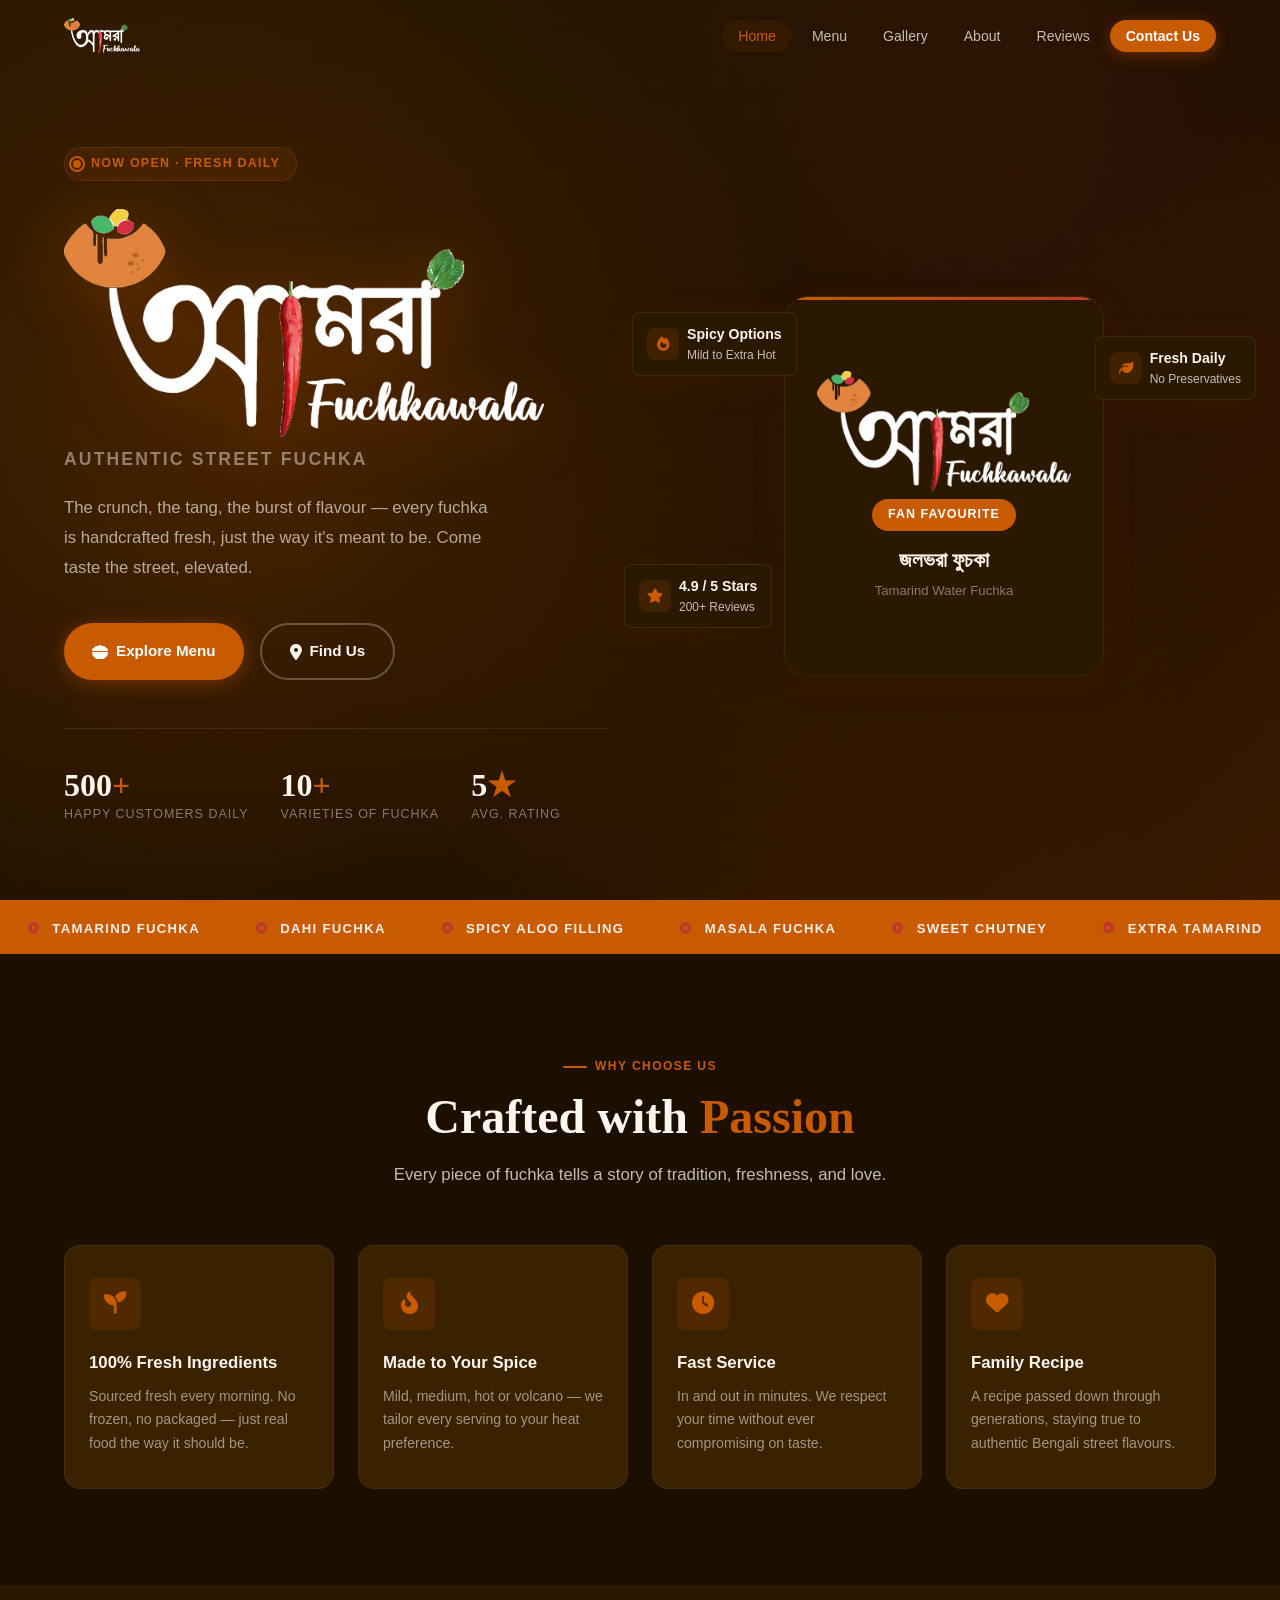
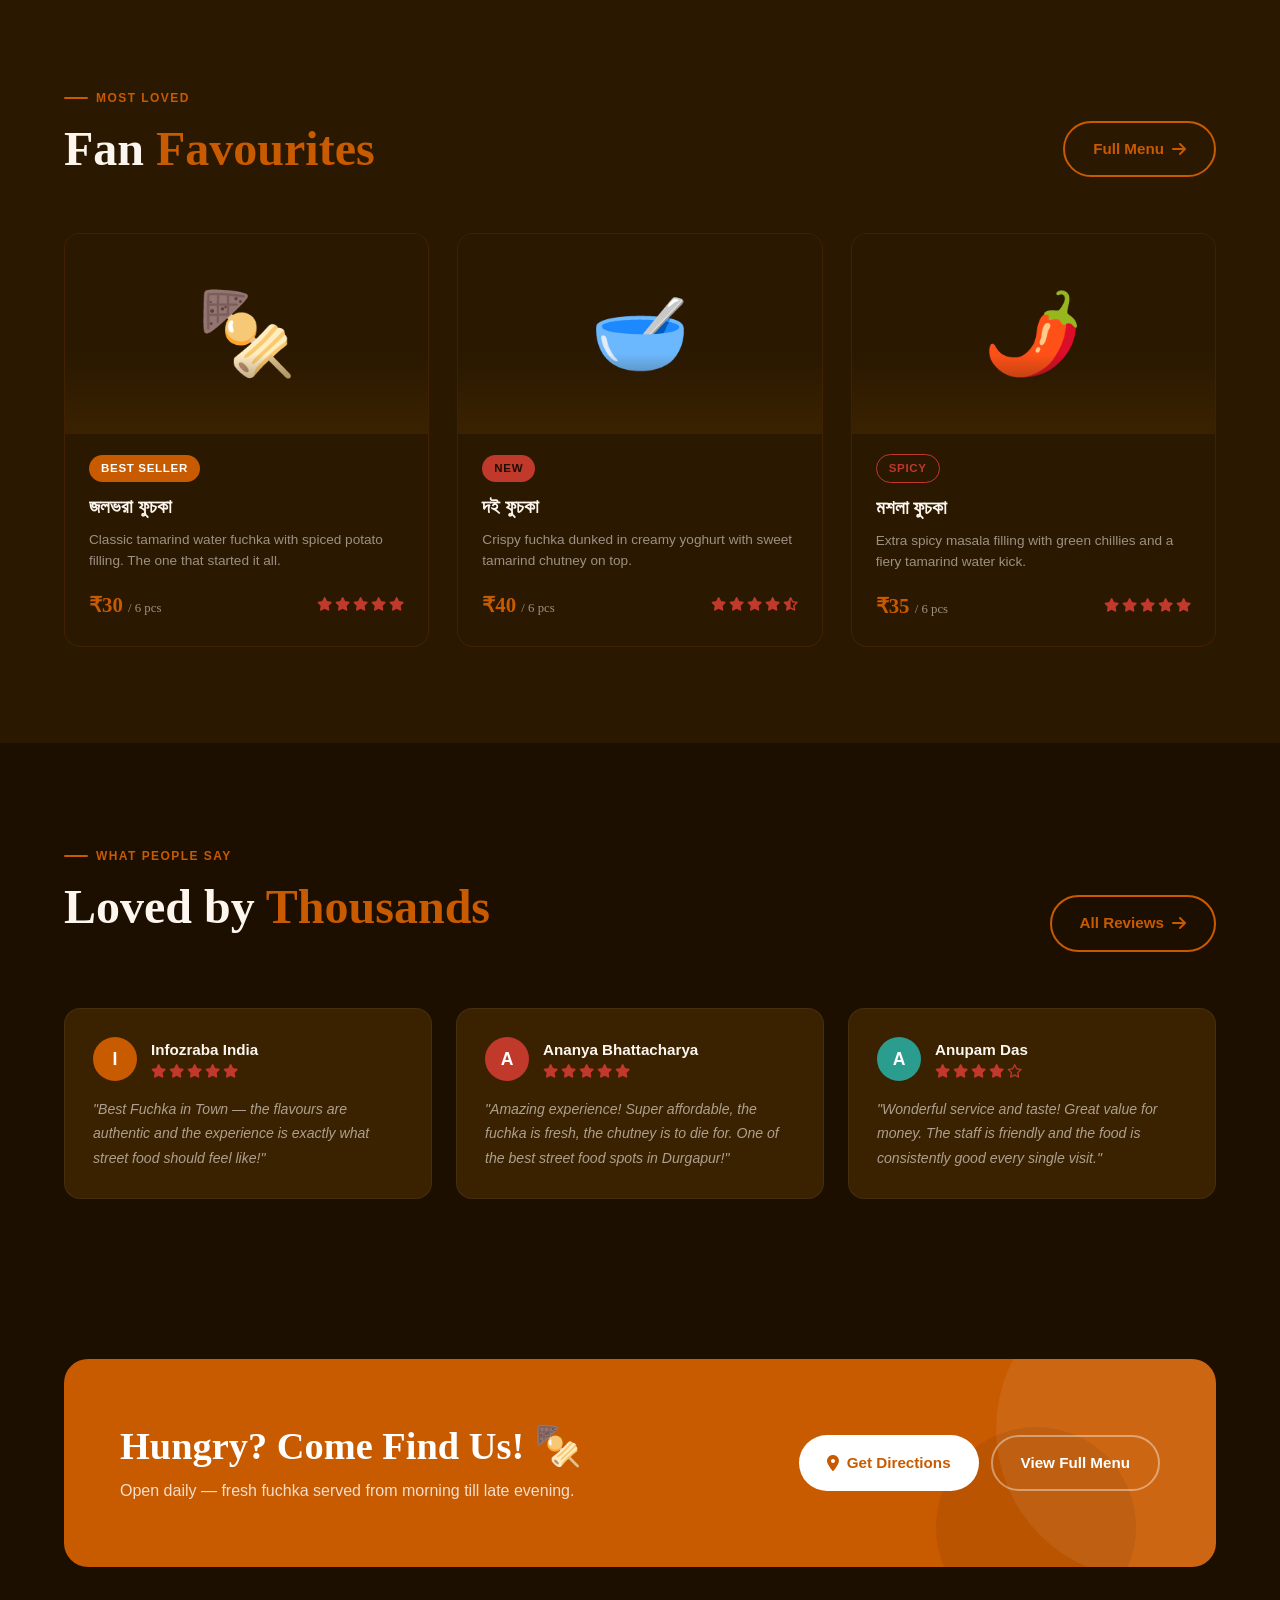
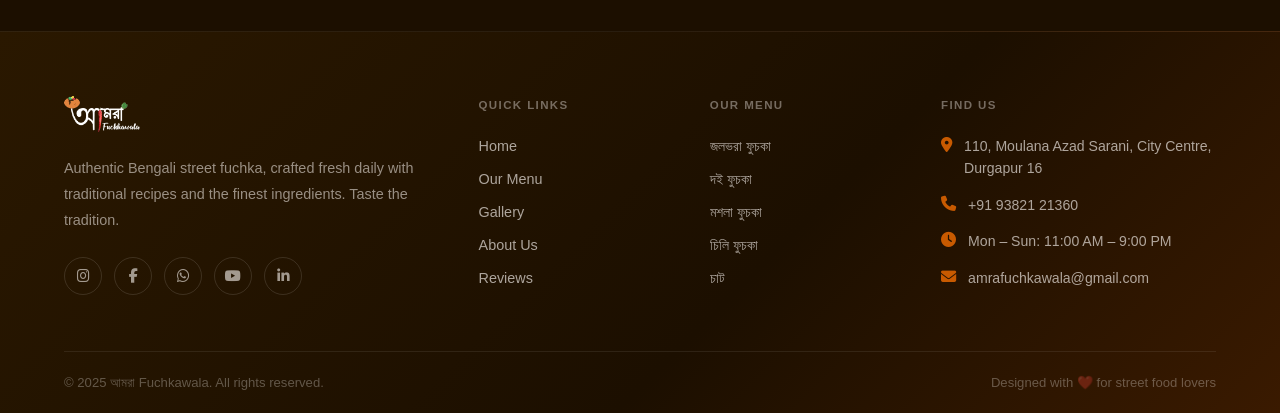
==== commit 71fe182f: "Add files via upload" ====
--- a/amra-fuchkawala/index.html
+++ b/amra-fuchkawala/index.html
@@ -12,6 +12,7 @@
   <link rel="stylesheet" href="assets/css/style.css" />
   <link rel="stylesheet" href="https://cdnjs.cloudflare.com/ajax/libs/font-awesome/6.5.0/css/all.min.css" />
   <style>
+    body { background: var(--dark) !important; }
     /* ── Hero ── */
     .hero {
       min-height: 100vh;
@@ -97,7 +98,7 @@
       display: block;
       font-size: clamp(1.1rem, 2vw, 1.5rem);
       font-weight: 600;
-      color: var(--text-muted);
+      color: rgba(249,244,239,0.55);
       letter-spacing: 0.08em;
       text-transform: uppercase;
       margin-bottom: 24px;
@@ -250,10 +251,10 @@
       gap: 24px;
     }
     .why-card {
-      background: #fff;
+      background: var(--dark-3);
       border-radius: var(--radius-md);
       padding: 32px 24px;
-      border: 1px solid var(--border);
+      border: 1px solid rgba(255,255,255,0.06);
       transition: var(--transition);
       position: relative;
       overflow: hidden;
@@ -272,7 +273,7 @@
     .why-card:hover::after { transform: scaleX(1); }
     .why-icon {
       width: 52px; height: 52px;
-      background: rgba(200,90,0,0.1);
+      background: rgba(200,90,0,0.15);
       border-radius: var(--radius-sm);
       display: flex; align-items: center; justify-content: center;
       font-size: 1.4rem;
@@ -282,13 +283,13 @@
     .why-title {
       font-size: 1.05rem;
       font-weight: 700;
-      color: var(--dark);
+      color: var(--text-light);
       margin-bottom: 8px;
     }
-    .why-desc { font-size: 0.88rem; color: var(--text-muted); line-height: 1.7; }
+    .why-desc { font-size: 0.88rem; color: rgba(249,244,239,0.55); line-height: 1.7; }
 
     /* ── Featured Items ── */
-    .featured-section { background: var(--light-2); }
+    .featured-section { background: var(--dark-2); }
     .featured-grid {
       display: grid;
       grid-template-columns: repeat(3, 1fr);
@@ -328,7 +329,7 @@
       color: var(--text-light);
       margin-bottom: 6px;
     }
-    .featured-card-desc { font-size: 0.85rem; color: var(--text-muted); margin-bottom: 16px; line-height: 1.6; }
+    .featured-card-desc { font-size: 0.85rem; color: rgba(249,244,239,0.55); margin-bottom: 16px; line-height: 1.6; }
     .featured-card-footer {
       display: flex; align-items: center; justify-content: space-between;
     }
@@ -338,7 +339,7 @@
       font-weight: 800;
       color: var(--primary);
     }
-    .featured-card-price span { font-size: 0.8rem; color: var(--text-muted); font-weight: 400; }
+    .featured-card-price span { font-size: 0.8rem; color: rgba(249,244,239,0.55); font-weight: 400; }
 
     /* ── Testimonials preview ── */
     .testimonial-strip {
@@ -347,10 +348,10 @@
       gap: 24px;
     }
     .testi-card {
-      background: #fff;
+      background: var(--dark-3);
       border-radius: var(--radius-md);
       padding: 28px;
-      border: 1px solid var(--border);
+      border: 1px solid rgba(255,255,255,0.06);
       transition: var(--transition);
     }
     .testi-card:hover { transform: translateY(-4px); box-shadow: var(--shadow-md); }
@@ -366,9 +367,9 @@
       font-weight: 700;
       flex-shrink: 0;
     }
-    .testi-name { font-weight: 700; font-size: 0.95rem; color: var(--dark); }
-    .testi-date { font-size: 0.76rem; color: var(--text-muted); }
-    .testi-text { font-size: 0.88rem; color: var(--text-muted); line-height: 1.75; font-style: italic; }
+    .testi-name { font-weight: 700; font-size: 0.95rem; color: var(--text-light); }
+    .testi-date { font-size: 0.76rem; color: rgba(249,244,239,0.4); }
+    .testi-text { font-size: 0.88rem; color: rgba(249,244,239,0.6); line-height: 1.75; font-style: italic; }
 
     /* ── CTA Banner ── */
     .cta-banner {
@@ -413,7 +414,7 @@
       font-weight: 700;
     }
     .btn-white:hover {
-      background: var(--light);
+      background: var(--dark-3);
       transform: translateY(-2px);
       box-shadow: 0 8px 28px rgba(0,0,0,0.15);
     }
@@ -597,7 +598,7 @@
       <div class="section-header reveal" style="display:flex;align-items:flex-end;justify-content:space-between;flex-wrap:wrap;gap:16px;">
         <div>
           <div class="section-label" style="color:var(--primary);">Most Loved</div>
-          <h2 class="section-title" style="color:var(--dark);margin-bottom:0;">Fan <span>Favourites</span></h2>
+          <h2 class="section-title" style="color:var(--text-light);margin-bottom:0;">Fan <span>Favourites</span></h2>
         </div>
         <a href="pages/menu.html" class="btn btn-outline" style="color:var(--primary);border-color:var(--primary);">
           Full Menu <i class="fa-solid fa-arrow-right"></i>
@@ -671,33 +672,33 @@
       <div class="testimonial-strip">
         <div class="testi-card reveal reveal-delay-1">
           <div class="testi-top">
-            <div class="testi-avatar">র</div>
+            <div class="testi-avatar" style="background:var(--primary);">I</div>
             <div>
-              <div class="testi-name">Rahul Das</div>
+              <div class="testi-name">Infozraba India</div>
               <div class="stars" style="margin-top:3px;"><i class="fa-solid fa-star"></i><i class="fa-solid fa-star"></i><i class="fa-solid fa-star"></i><i class="fa-solid fa-star"></i><i class="fa-solid fa-star"></i></div>
             </div>
           </div>
-          <p class="testi-text">"Best fuchka I've had in years. The tamarind water is perfectly balanced — not too sour, not too sweet. A must visit!"</p>
+          <p class="testi-text">"Best Fuchka in Town — the flavours are authentic and the experience is exactly what street food should feel like!"</p>
         </div>
         <div class="testi-card reveal reveal-delay-2">
           <div class="testi-top">
-            <div class="testi-avatar" style="background:var(--accent);color:var(--dark);">প</div>
+            <div class="testi-avatar" style="background:#C0392B;">A</div>
             <div>
-              <div class="testi-name">Priya Chatterjee</div>
+              <div class="testi-name">Ananya Bhattacharya</div>
               <div class="stars" style="margin-top:3px;"><i class="fa-solid fa-star"></i><i class="fa-solid fa-star"></i><i class="fa-solid fa-star"></i><i class="fa-solid fa-star"></i><i class="fa-solid fa-star"></i></div>
             </div>
           </div>
-          <p class="testi-text">"The dahi fuchka is absolutely divine. I bring all my friends here whenever they visit. Consistent quality, every single time."</p>
+          <p class="testi-text">"Amazing experience! Super affordable, the fuchka is fresh, the chutney is to die for. One of the best street food spots in Durgapur!"</p>
         </div>
         <div class="testi-card reveal reveal-delay-3">
           <div class="testi-top">
-            <div class="testi-avatar" style="background:#2A9D8F;">অ</div>
+            <div class="testi-avatar" style="background:#2A9D8F;">A</div>
             <div>
-              <div class="testi-name">Arnab Roy</div>
-              <div class="stars" style="margin-top:3px;"><i class="fa-solid fa-star"></i><i class="fa-solid fa-star"></i><i class="fa-solid fa-star"></i><i class="fa-solid fa-star"></i><i class="fa-solid fa-star-half-stroke"></i></div>
+              <div class="testi-name">Anupam Das</div>
+              <div class="stars" style="margin-top:3px;"><i class="fa-solid fa-star"></i><i class="fa-solid fa-star"></i><i class="fa-solid fa-star"></i><i class="fa-solid fa-star"></i><i class="fa-regular fa-star"></i></div>
             </div>
           </div>
-          <p class="testi-text">"Love the masala fuchka — genuinely spicy, which is rare. Fresh ingredients every time. আমরা Fuchkawala is my go-to spot."</p>
+          <p class="testi-text">"Wonderful service and taste! Great value for money. The staff is friendly and the food is consistently good every single visit."</p>
         </div>
       </div>
     </div>
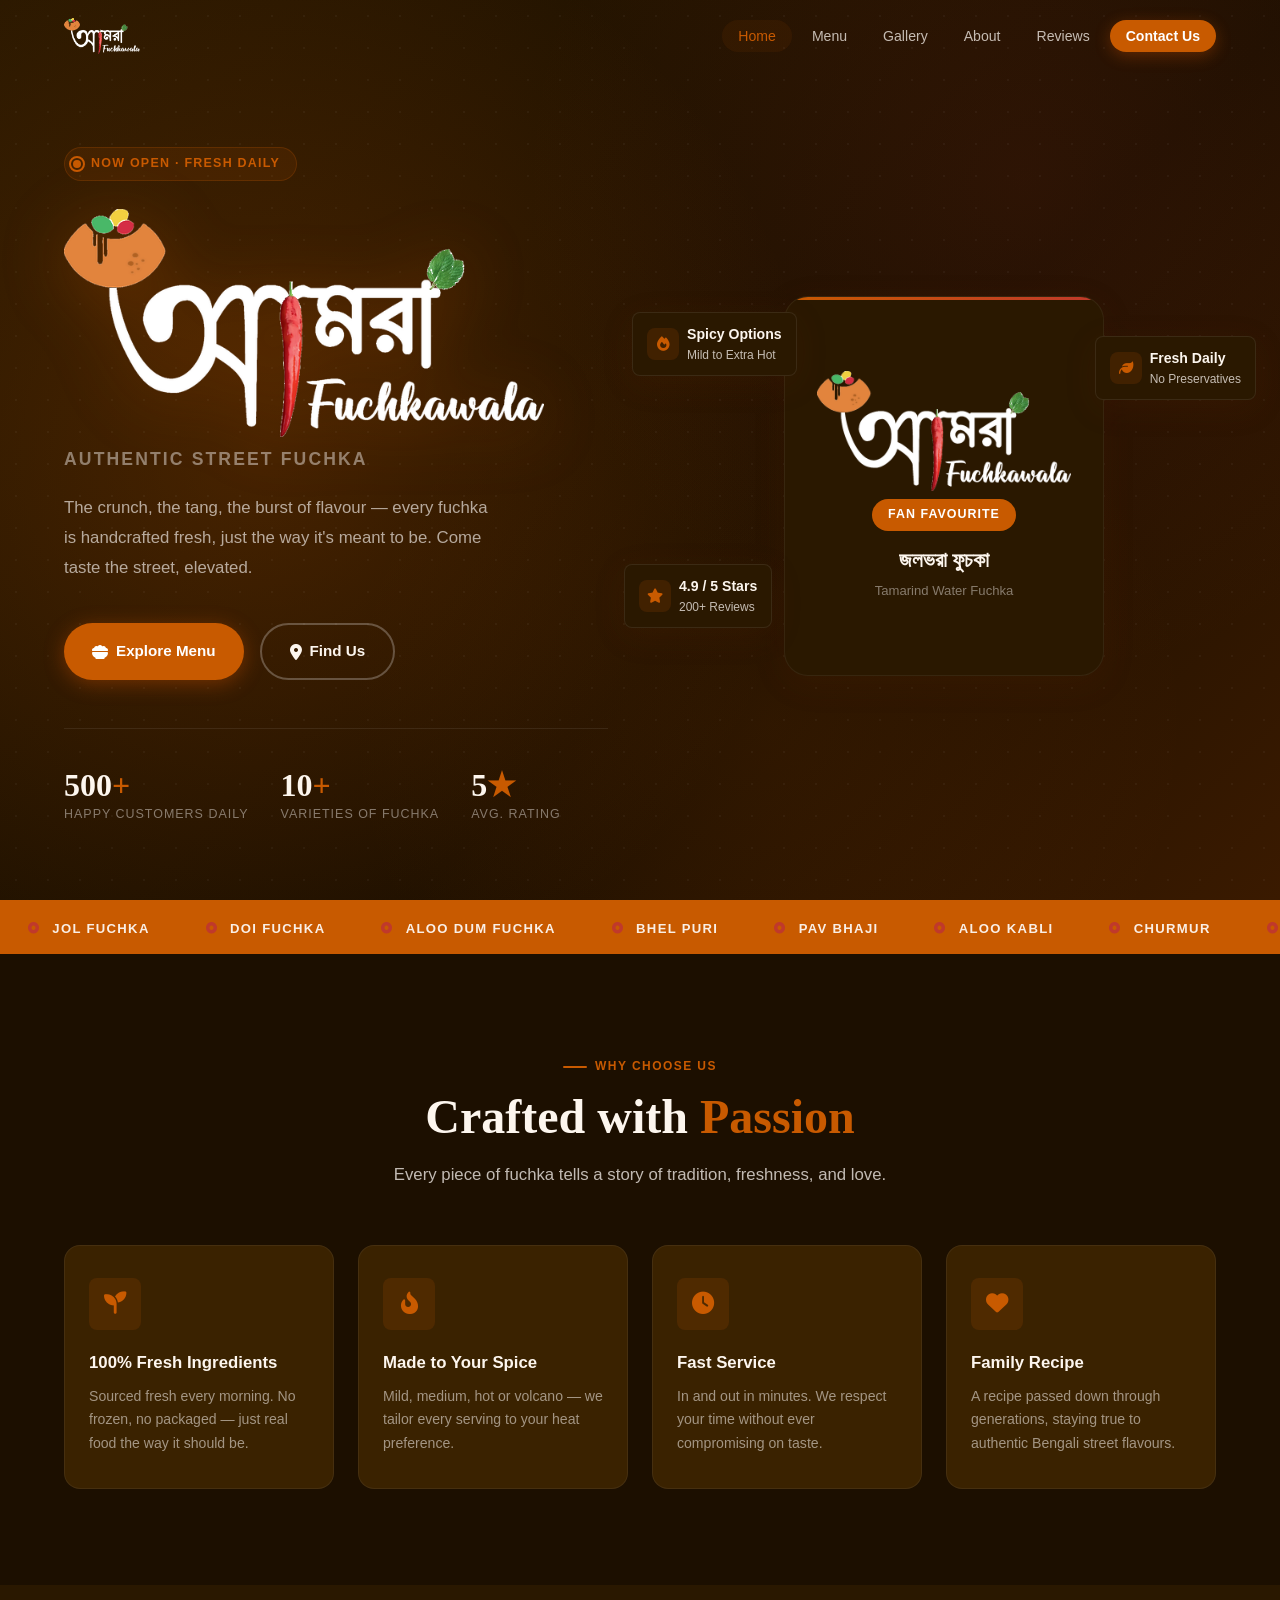
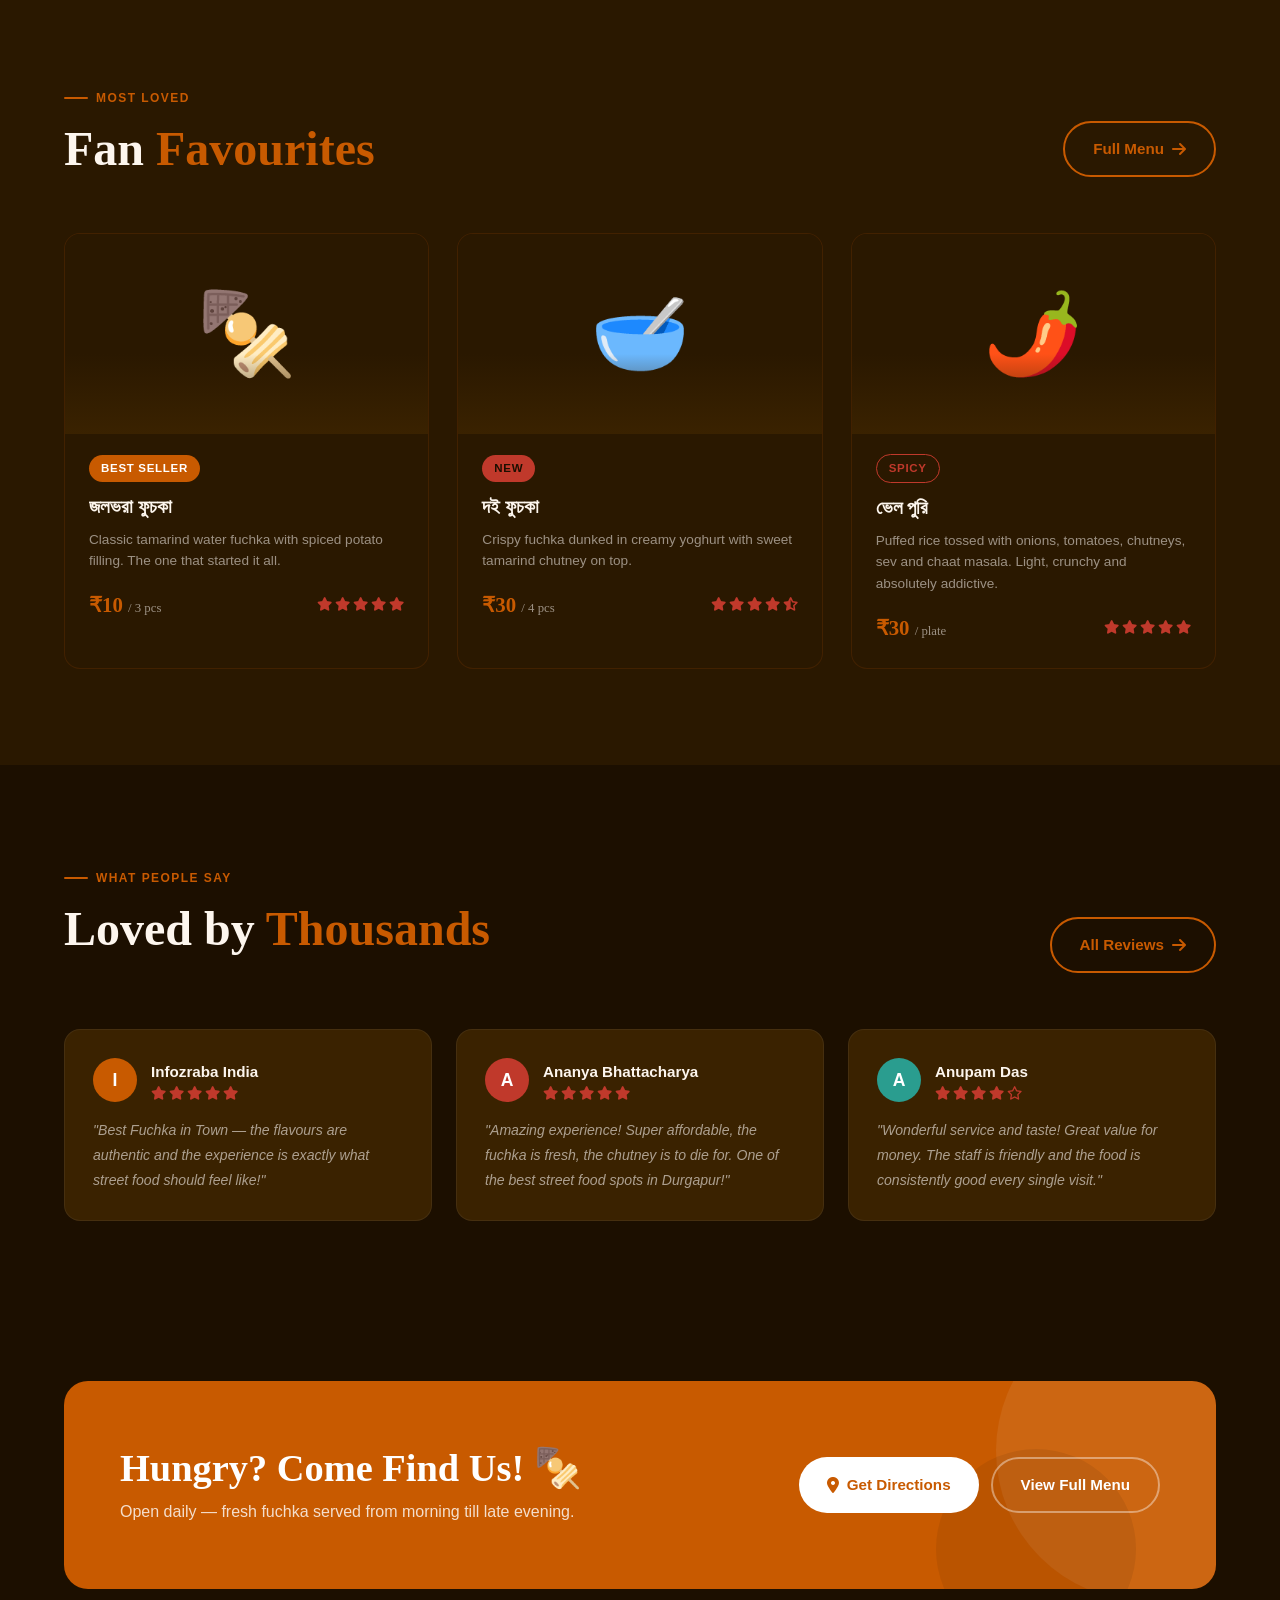
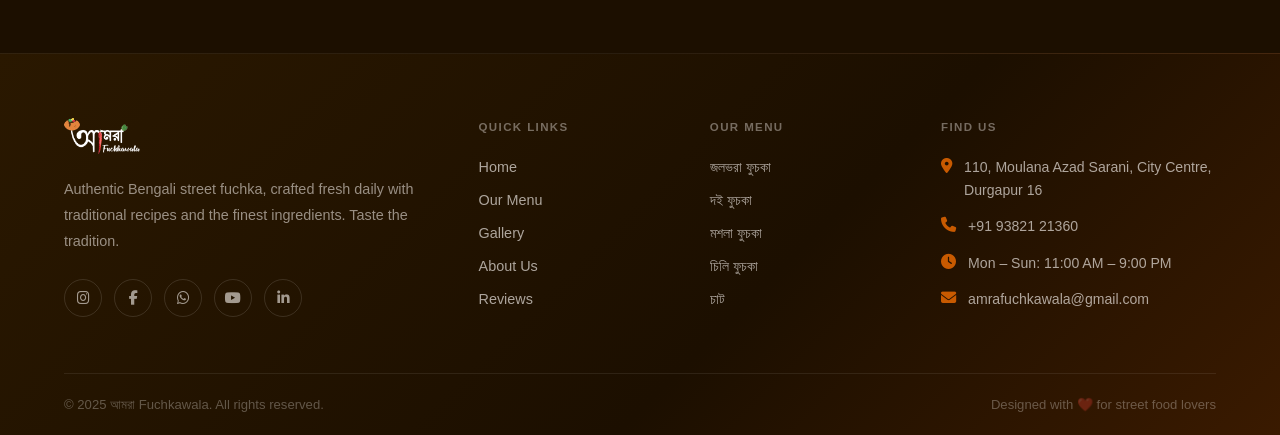
==== commit 882929c2: "Update index.html" ====
--- a/amra-fuchkawala/index.html
+++ b/amra-fuchkawala/index.html
@@ -540,21 +540,21 @@
   <div class="marquee-strip">
     <div class="marquee-track">
       <!-- Duplicated for seamless loop -->
-      <span class="marquee-item"><i class="fa-solid fa-circle-dot"></i> Tamarind Fuchka</span>
-      <span class="marquee-item"><i class="fa-solid fa-circle-dot"></i> Dahi Fuchka</span>
-      <span class="marquee-item"><i class="fa-solid fa-circle-dot"></i> Spicy Aloo Filling</span>
-      <span class="marquee-item"><i class="fa-solid fa-circle-dot"></i> Masala Fuchka</span>
-      <span class="marquee-item"><i class="fa-solid fa-circle-dot"></i> Sweet Chutney</span>
-      <span class="marquee-item"><i class="fa-solid fa-circle-dot"></i> Extra Tamarind</span>
-      <span class="marquee-item"><i class="fa-solid fa-circle-dot"></i> Cheese Fuchka</span>
-      <span class="marquee-item"><i class="fa-solid fa-circle-dot"></i> Open Daily</span>
-      <span class="marquee-item"><i class="fa-solid fa-circle-dot"></i> Tamarind Fuchka</span>
-      <span class="marquee-item"><i class="fa-solid fa-circle-dot"></i> Dahi Fuchka</span>
-      <span class="marquee-item"><i class="fa-solid fa-circle-dot"></i> Spicy Aloo Filling</span>
-      <span class="marquee-item"><i class="fa-solid fa-circle-dot"></i> Masala Fuchka</span>
-      <span class="marquee-item"><i class="fa-solid fa-circle-dot"></i> Sweet Chutney</span>
-      <span class="marquee-item"><i class="fa-solid fa-circle-dot"></i> Extra Tamarind</span>
-      <span class="marquee-item"><i class="fa-solid fa-circle-dot"></i> Cheese Fuchka</span>
+      <span class="marquee-item"><i class="fa-solid fa-circle-dot"></i> Jol Fuchka</span>
+      <span class="marquee-item"><i class="fa-solid fa-circle-dot"></i> Doi Fuchka</span>
+      <span class="marquee-item"><i class="fa-solid fa-circle-dot"></i> Aloo Dum Fuchka</span>
+      <span class="marquee-item"><i class="fa-solid fa-circle-dot"></i> Bhel Puri</span>
+      <span class="marquee-item"><i class="fa-solid fa-circle-dot"></i> Pav Bhaji</span>
+      <span class="marquee-item"><i class="fa-solid fa-circle-dot"></i> Aloo Kabli</span>
+      <span class="marquee-item"><i class="fa-solid fa-circle-dot"></i> Churmur</span>
+      <span class="marquee-item"><i class="fa-solid fa-circle-dot"></i> Basket Chat</span>
+      <span class="marquee-item"><i class="fa-solid fa-circle-dot"></i> Veg Steam Momo</span>
+      <span class="marquee-item"><i class="fa-solid fa-circle-dot"></i> Chicken Gandharaj Momo</span>
+      <span class="marquee-item"><i class="fa-solid fa-circle-dot"></i> Chicken Keema Pav</span>
+      <span class="marquee-item"><i class="fa-solid fa-circle-dot"></i> Chicken Steam Momo</span>
+      <span class="marquee-item"><i class="fa-solid fa-circle-dot"></i> Raj Kachori Chaat</span>
+      <span class="marquee-item"><i class="fa-solid fa-circle-dot"></i> Papdi Chaat</span>
+      <span class="marquee-item"><i class="fa-solid fa-circle-dot"></i> Veg Steam Momo</span>
       <span class="marquee-item"><i class="fa-solid fa-circle-dot"></i> Open Daily</span>
     </div>
   </div>
@@ -612,7 +612,7 @@
             <div class="featured-card-name">জলভরা ফুচকা</div>
             <div class="featured-card-desc">Classic tamarind water fuchka with spiced potato filling. The one that started it all.</div>
             <div class="featured-card-footer">
-              <div class="featured-card-price">₹30 <span>/ 6 pcs</span></div>
+              <div class="featured-card-price">₹10 <span>/ 3 pcs</span></div>
               <div class="stars">
                 <i class="fa-solid fa-star"></i><i class="fa-solid fa-star"></i>
                 <i class="fa-solid fa-star"></i><i class="fa-solid fa-star"></i>
@@ -628,7 +628,7 @@
             <div class="featured-card-name">দই ফুচকা</div>
             <div class="featured-card-desc">Crispy fuchka dunked in creamy yoghurt with sweet tamarind chutney on top.</div>
             <div class="featured-card-footer">
-              <div class="featured-card-price">₹40 <span>/ 6 pcs</span></div>
+              <div class="featured-card-price">₹30 <span>/ 4 pcs</span></div>
               <div class="stars">
                 <i class="fa-solid fa-star"></i><i class="fa-solid fa-star"></i>
                 <i class="fa-solid fa-star"></i><i class="fa-solid fa-star"></i>
@@ -641,10 +641,10 @@
           <div class="featured-card-img">🌶️</div>
           <div class="featured-card-body">
             <span class="badge badge-outline" style="color:var(--accent);border-color:var(--accent);margin-bottom:10px;">Spicy</span>
-            <div class="featured-card-name">মশলা ফুচকা</div>
-            <div class="featured-card-desc">Extra spicy masala filling with green chillies and a fiery tamarind water kick.</div>
+            <div class="featured-card-name">ভেল পুরি</div>
+            <div class="featured-card-desc">Puffed rice tossed with onions, tomatoes, chutneys, sev and chaat masala. Light, crunchy and absolutely addictive.</div>
             <div class="featured-card-footer">
-              <div class="featured-card-price">₹35 <span>/ 6 pcs</span></div>
+              <div class="featured-card-price">₹30 <span>/ plate</span></div>
               <div class="stars">
                 <i class="fa-solid fa-star"></i><i class="fa-solid fa-star"></i>
                 <i class="fa-solid fa-star"></i><i class="fa-solid fa-star"></i>
